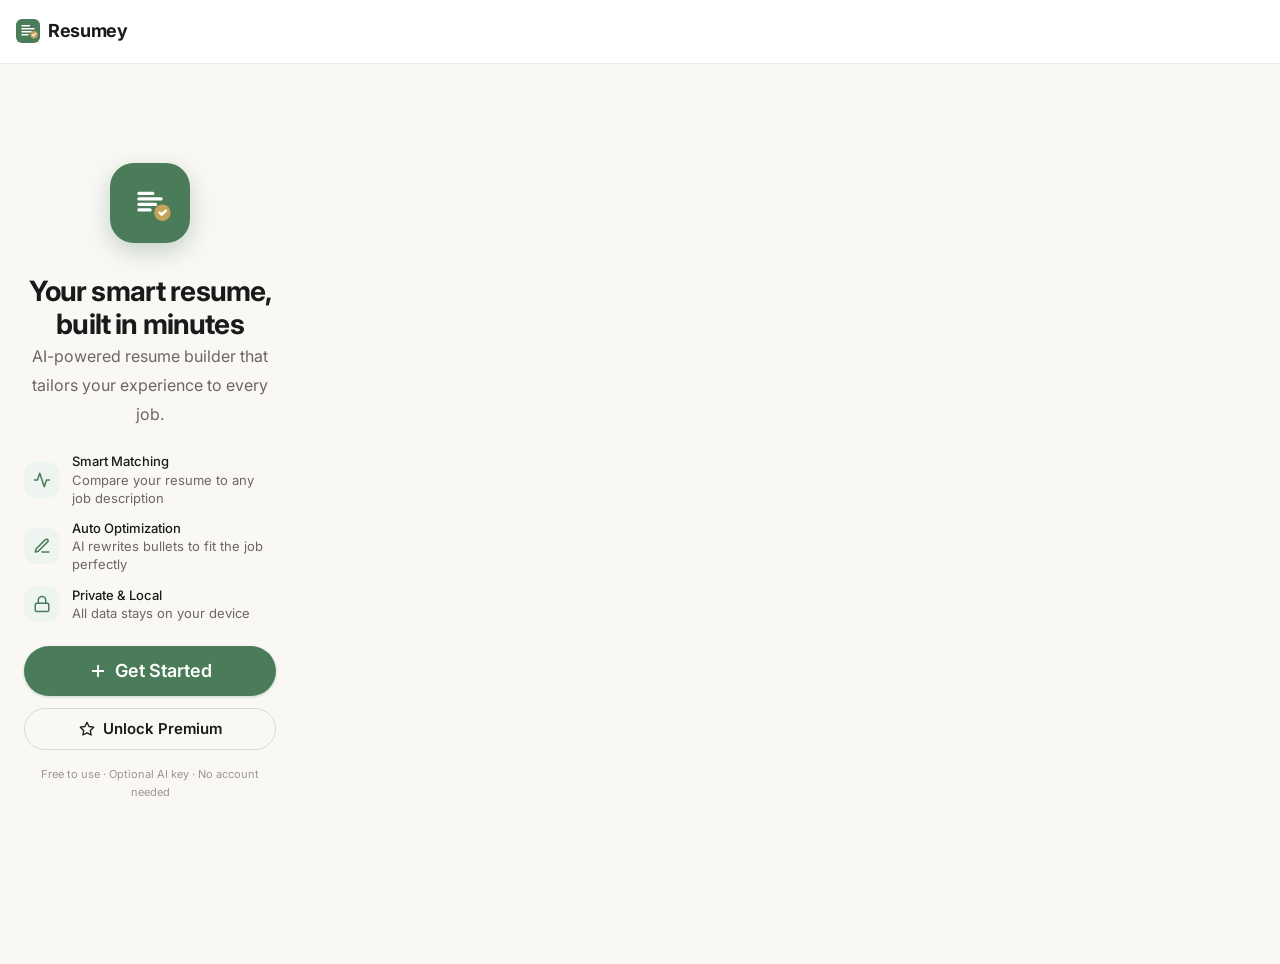
==== index.html @ 2539357b "Build Resumey PWA — complete production-grade implementation Full-featured AI-powered resume builder" ====
<!DOCTYPE html>
<html lang="en">
<head>
  <meta charset="UTF-8" />
  <meta name="viewport" content="width=device-width, initial-scale=1.0, viewport-fit=cover" />
  <meta name="theme-color" content="#4A7C59" />
  <meta name="description" content="Resumey - AI-powered resume builder and optimizer" />
  <meta name="apple-mobile-web-app-capable" content="yes" />
  <meta name="apple-mobile-web-app-status-bar-style" content="default" />
  <meta name="apple-mobile-web-app-title" content="Resumey" />
  <link rel="manifest" href="/manifest.json" />
  <link rel="apple-touch-icon" href="/assets/icons/icon-192.png" />
  <title>Resumey — Smart Resume Builder</title>

  <!-- CSS -->
  <link rel="stylesheet" href="/css/variables.css" />
  <link rel="stylesheet" href="/css/reset.css" />
  <link rel="stylesheet" href="/css/base.css" />
  <link rel="stylesheet" href="/css/layout.css" />
  <link rel="stylesheet" href="/css/components.css" />
  <link rel="stylesheet" href="/css/screens.css" />
  <link rel="stylesheet" href="/css/animations.css" />
  <link rel="stylesheet" href="/css/responsive.css" />
  <link rel="stylesheet" href="/css/print.css" media="print" />

  <!-- Inter font -->
  <link rel="preconnect" href="https://fonts.googleapis.com" />
  <link rel="preconnect" href="https://fonts.gstatic.com" crossorigin />
  <link href="https://fonts.googleapis.com/css2?family=Inter:wght@300;400;500;600;700&display=swap" rel="stylesheet" />
</head>
<body>

  <!-- App Shell -->
  <div id="app" class="app-shell">

    <!-- Top Header -->
    <header class="app-header" id="app-header" aria-label="App header">
      <div class="header-inner">
        <button class="header-back btn-icon" id="header-back" aria-label="Go back" style="display:none">
          <svg width="20" height="20" viewBox="0 0 24 24" fill="none" stroke="currentColor" stroke-width="2" stroke-linecap="round" stroke-linejoin="round"><path d="M19 12H5M12 5l-7 7 7 7"/></svg>
        </button>
        <div class="header-logo" id="header-logo">
          <svg width="24" height="24" viewBox="0 0 32 32" fill="none" xmlns="http://www.w3.org/2000/svg">
            <rect width="32" height="32" rx="8" fill="#4A7C59"/>
            <path d="M8 9h10M8 13h16M8 17h12M8 21h8" stroke="white" stroke-width="2" stroke-linecap="round"/>
            <circle cx="24" cy="21" r="5" fill="#C4A35A"/>
            <path d="M22 21l1.5 1.5L26 19" stroke="white" stroke-width="1.5" stroke-linecap="round" stroke-linejoin="round"/>
          </svg>
          <span class="header-title">Resumey</span>
        </div>
        <div class="header-screen-title" id="header-screen-title"></div>
        <div class="header-actions" id="header-actions"></div>
      </div>
    </header>

    <!-- Main Content Area -->
    <main class="app-main" id="app-main" role="main">
      <!-- Screens render here -->
      <div id="screen-container" class="screen-container"></div>
    </main>

    <!-- Bottom Navigation -->
    <nav class="bottom-nav" id="bottom-nav" aria-label="Main navigation">
      <button class="nav-item active" data-route="/resume" aria-label="Resume">
        <svg width="20" height="20" viewBox="0 0 24 24" fill="none" stroke="currentColor" stroke-width="2" stroke-linecap="round" stroke-linejoin="round"><path d="M14 2H6a2 2 0 0 0-2 2v16a2 2 0 0 0 2 2h12a2 2 0 0 0 2-2V8z"/><polyline points="14 2 14 8 20 8"/><line x1="16" y1="13" x2="8" y2="13"/><line x1="16" y1="17" x2="8" y2="17"/><polyline points="10 9 9 9 8 9"/></svg>
        <span>Resume</span>
      </button>
      <button class="nav-item" data-route="/jobs" aria-label="Jobs">
        <svg width="20" height="20" viewBox="0 0 24 24" fill="none" stroke="currentColor" stroke-width="2" stroke-linecap="round" stroke-linejoin="round"><rect x="2" y="7" width="20" height="14" rx="2" ry="2"/><path d="M16 21V5a2 2 0 0 0-2-2h-4a2 2 0 0 0-2 2v16"/></svg>
        <span>Jobs</span>
      </button>
      <button class="nav-item nav-item-center" data-route="/match" aria-label="Match">
        <div class="nav-center-icon">
          <svg width="22" height="22" viewBox="0 0 24 24" fill="none" stroke="currentColor" stroke-width="2" stroke-linecap="round" stroke-linejoin="round"><polyline points="22 12 18 12 15 21 9 3 6 12 2 12"/></svg>
        </div>
        <span>Match</span>
      </button>
      <button class="nav-item" data-route="/export" aria-label="Export">
        <svg width="20" height="20" viewBox="0 0 24 24" fill="none" stroke="currentColor" stroke-width="2" stroke-linecap="round" stroke-linejoin="round"><path d="M21 15v4a2 2 0 0 1-2 2H5a2 2 0 0 1-2-2v-4"/><polyline points="7 10 12 15 17 10"/><line x1="12" y1="15" x2="12" y2="3"/></svg>
        <span>Export</span>
      </button>
      <button class="nav-item" data-route="/settings" aria-label="Settings">
        <svg width="20" height="20" viewBox="0 0 24 24" fill="none" stroke="currentColor" stroke-width="2" stroke-linecap="round" stroke-linejoin="round"><circle cx="12" cy="12" r="3"/><path d="M19.4 15a1.65 1.65 0 0 0 .33 1.82l.06.06a2 2 0 0 1-2.83 2.83l-.06-.06a1.65 1.65 0 0 0-1.82-.33 1.65 1.65 0 0 0-1 1.51V21a2 2 0 0 1-4 0v-.09A1.65 1.65 0 0 0 9 19.4a1.65 1.65 0 0 0-1.82.33l-.06.06a2 2 0 0 1-2.83-2.83l.06-.06A1.65 1.65 0 0 0 4.68 15a1.65 1.65 0 0 0-1.51-1H3a2 2 0 0 1 0-4h.09A1.65 1.65 0 0 0 4.6 9a1.65 1.65 0 0 0-.33-1.82l-.06-.06a2 2 0 0 1 2.83-2.83l.06.06A1.65 1.65 0 0 0 9 4.68a1.65 1.65 0 0 0 1-1.51V3a2 2 0 0 1 4 0v.09a1.65 1.65 0 0 0 1 1.51 1.65 1.65 0 0 0 1.82-.33l.06-.06a2 2 0 0 1 2.83 2.83l-.06.06A1.65 1.65 0 0 0 19.4 9a1.65 1.65 0 0 0 1.51 1H21a2 2 0 0 1 0 4h-.09a1.65 1.65 0 0 0-1.51 1z"/></svg>
        <span>Settings</span>
      </button>
    </nav>

  </div>

  <!-- Toast Container -->
  <div id="toast-container" class="toast-container" aria-live="polite" aria-atomic="false"></div>

  <!-- Modal Container -->
  <div id="modal-container" class="modal-container" role="dialog" aria-modal="true" aria-hidden="true"></div>
  <div id="modal-overlay" class="modal-overlay" aria-hidden="true"></div>

  <!-- App Entry Point -->
  <script type="module" src="/js/app.js"></script>
</body>
</html>
---- css/variables.css ----
/* Resumey Design Tokens */
:root {
  /* Colors */
  --color-bg: #FAF8F5;
  --color-bg-secondary: #F3F0EB;
  --color-surface: #FFFFFF;
  --color-surface-hover: #F9F7F4;
  --color-border: rgba(0, 0, 0, 0.07);
  --color-border-medium: rgba(0, 0, 0, 0.12);

  --color-primary: #4A7C59;
  --color-primary-light: #5E9B6E;
  --color-primary-dark: #3A6347;
  --color-primary-bg: #EEF5F1;
  --color-primary-bg-hover: #E3EFE8;

  --color-gold: #C4A35A;
  --color-gold-light: #D4B76E;
  --color-gold-dark: #A8893F;
  --color-gold-bg: #FBF6EC;

  --color-text: #1A1A1A;
  --color-text-secondary: #6B6860;
  --color-text-tertiary: #9B9890;
  --color-text-inverse: #FFFFFF;
  --color-text-on-primary: #FFFFFF;

  --color-success: #3D8B5F;
  --color-success-bg: #EBF5F0;
  --color-warning: #B8860B;
  --color-warning-bg: #FEF8E8;
  --color-error: #C0392B;
  --color-error-bg: #FDF2F0;
  --color-info: #2980B9;
  --color-info-bg: #EAF4FB;

  /* Shadows */
  --shadow-xs: 0 1px 3px rgba(0, 0, 0, 0.05);
  --shadow-sm: 0 2px 8px rgba(0, 0, 0, 0.06);
  --shadow-md: 0 4px 16px rgba(0, 0, 0, 0.08);
  --shadow-lg: 0 8px 32px rgba(0, 0, 0, 0.10);
  --shadow-xl: 0 16px 48px rgba(0, 0, 0, 0.14);

  /* Border Radius */
  --radius-xs: 4px;
  --radius-sm: 8px;
  --radius-md: 12px;
  --radius-lg: 16px;
  --radius-xl: 20px;
  --radius-2xl: 24px;
  --radius-full: 9999px;

  /* Spacing scale (4px base) */
  --space-1: 4px;
  --space-2: 8px;
  --space-3: 12px;
  --space-4: 16px;
  --space-5: 20px;
  --space-6: 24px;
  --space-8: 32px;
  --space-10: 40px;
  --space-12: 48px;
  --space-16: 64px;
  --space-20: 80px;

  /* Typography */
  --font-family: 'Inter', -apple-system, BlinkMacSystemFont, 'Segoe UI', sans-serif;
  --font-mono: 'Menlo', 'Consolas', monospace;

  --text-xs: 11px;
  --text-sm: 13px;
  --text-base: 15px;
  --text-md: 16px;
  --text-lg: 18px;
  --text-xl: 20px;
  --text-2xl: 24px;
  --text-3xl: 28px;
  --text-4xl: 36px;

  --font-light: 300;
  --font-regular: 400;
  --font-medium: 500;
  --font-semibold: 600;
  --font-bold: 700;

  --leading-tight: 1.2;
  --leading-snug: 1.4;
  --leading-normal: 1.6;
  --leading-relaxed: 1.8;

  /* Animation */
  --duration-fast: 120ms;
  --duration-normal: 200ms;
  --duration-slow: 320ms;
  --duration-enter: 280ms;
  --ease-out: cubic-bezier(0.16, 1, 0.3, 1);
  --ease-in-out: cubic-bezier(0.4, 0, 0.2, 1);
  --ease-bounce: cubic-bezier(0.34, 1.56, 0.64, 1);

  /* Layout */
  --header-height: 60px;
  --bottom-nav-height: 68px;
  --max-content-width: 680px;
  --sidebar-width: 280px;
}

/* Dark mode override */
@media (prefers-color-scheme: dark) {
  :root {
    --color-bg: #18171A;
    --color-bg-secondary: #211F24;
    --color-surface: #2A2830;
    --color-surface-hover: #322F3A;
    --color-border: rgba(255, 255, 255, 0.08);
    --color-border-medium: rgba(255, 255, 255, 0.14);
    --color-text: #F0EDE8;
    --color-text-secondary: #A89F96;
    --color-text-tertiary: #706860;
    --color-primary-bg: #1E2E23;
    --color-primary-bg-hover: #253529;
    --color-gold-bg: #2A2416;
    --shadow-sm: 0 2px 8px rgba(0, 0, 0, 0.2);
    --shadow-md: 0 4px 16px rgba(0, 0, 0, 0.3);
    --shadow-lg: 0 8px 32px rgba(0, 0, 0, 0.4);
  }
}
---- css/base.css ----
/* Base Typography & Body Styles */

body {
  font-family: var(--font-family);
  font-size: var(--text-base);
  font-weight: var(--font-regular);
  color: var(--color-text);
  background-color: var(--color-bg);
  line-height: var(--leading-normal);
}

/* Headings */
h1, h2, h3, h4, h5, h6 {
  font-family: var(--font-family);
  font-weight: var(--font-semibold);
  color: var(--color-text);
  line-height: var(--leading-tight);
}

h1 { font-size: var(--text-3xl); letter-spacing: -0.02em; }
h2 { font-size: var(--text-2xl); letter-spacing: -0.01em; }
h3 { font-size: var(--text-xl); }
h4 { font-size: var(--text-lg); }
h5 { font-size: var(--text-md); }
h6 { font-size: var(--text-base); }

/* Text utilities */
.text-xs   { font-size: var(--text-xs); }
.text-sm   { font-size: var(--text-sm); }
.text-base { font-size: var(--text-base); }
.text-md   { font-size: var(--text-md); }
.text-lg   { font-size: var(--text-lg); }
.text-xl   { font-size: var(--text-xl); }
.text-2xl  { font-size: var(--text-2xl); }
.text-3xl  { font-size: var(--text-3xl); }

.font-light    { font-weight: var(--font-light); }
.font-regular  { font-weight: var(--font-regular); }
.font-medium   { font-weight: var(--font-medium); }
.font-semibold { font-weight: var(--font-semibold); }
.font-bold     { font-weight: var(--font-bold); }

.text-primary   { color: var(--color-primary); }
.text-secondary { color: var(--color-text-secondary); }
.text-tertiary  { color: var(--color-text-tertiary); }
.text-gold      { color: var(--color-gold); }
.text-success   { color: var(--color-success); }
.text-warning   { color: var(--color-warning); }
.text-error     { color: var(--color-error); }
.text-inverse   { color: var(--color-text-inverse); }

.text-left   { text-align: left; }
.text-center { text-align: center; }
.text-right  { text-align: right; }

.leading-tight   { line-height: var(--leading-tight); }
.leading-snug    { line-height: var(--leading-snug); }
.leading-normal  { line-height: var(--leading-normal); }
.leading-relaxed { line-height: var(--leading-relaxed); }

.truncate {
  overflow: hidden;
  text-overflow: ellipsis;
  white-space: nowrap;
}

.line-clamp-2 {
  display: -webkit-box;
  -webkit-line-clamp: 2;
  -webkit-box-orient: vertical;
  overflow: hidden;
}

.line-clamp-3 {
  display: -webkit-box;
  -webkit-line-clamp: 3;
  -webkit-box-orient: vertical;
  overflow: hidden;
}

/* Links */
a.link {
  color: var(--color-primary);
  font-weight: var(--font-medium);
  transition: color var(--duration-fast) var(--ease-out);
}
a.link:hover { color: var(--color-primary-dark); }

/* Divider */
.divider {
  height: 1px;
  background: var(--color-border);
  margin: var(--space-4) 0;
}

/* Spacing utilities */
.mt-1 { margin-top: var(--space-1); }
.mt-2 { margin-top: var(--space-2); }
.mt-3 { margin-top: var(--space-3); }
.mt-4 { margin-top: var(--space-4); }
.mt-6 { margin-top: var(--space-6); }
.mt-8 { margin-top: var(--space-8); }
.mb-1 { margin-bottom: var(--space-1); }
.mb-2 { margin-bottom: var(--space-2); }
.mb-3 { margin-bottom: var(--space-3); }
.mb-4 { margin-bottom: var(--space-4); }
.mb-6 { margin-bottom: var(--space-6); }
.mb-8 { margin-bottom: var(--space-8); }

.p-4 { padding: var(--space-4); }
.p-6 { padding: var(--space-6); }
.px-4 { padding-left: var(--space-4); padding-right: var(--space-4); }
.py-2 { padding-top: var(--space-2); padding-bottom: var(--space-2); }
.py-4 { padding-top: var(--space-4); padding-bottom: var(--space-4); }

/* Display */
.flex { display: flex; }
.flex-col { flex-direction: column; }
.items-center { align-items: center; }
.items-start { align-items: flex-start; }
.justify-between { justify-content: space-between; }
.justify-center { justify-content: center; }
.gap-2 { gap: var(--space-2); }
.gap-3 { gap: var(--space-3); }
.gap-4 { gap: var(--space-4); }
.flex-1 { flex: 1; }
.flex-wrap { flex-wrap: wrap; }

.hidden { display: none !important; }
.invisible { visibility: hidden; }
.block { display: block; }
.inline-flex { display: inline-flex; }
.grid { display: grid; }

/* Width */
.w-full { width: 100%; }

/* Overflow */
.overflow-hidden { overflow: hidden; }
.overflow-auto { overflow: auto; }
---- css/layout.css ----
/* App Shell Layout */

.app-shell {
  display: flex;
  flex-direction: column;
  min-height: 100dvh;
  background: var(--color-bg);
  position: relative;
  overflow-x: hidden;
}

/* Header */
.app-header {
  position: fixed;
  top: 0;
  left: 0;
  right: 0;
  height: var(--header-height);
  background: var(--color-surface);
  border-bottom: 1px solid var(--color-border);
  z-index: 100;
  transition: box-shadow var(--duration-normal) var(--ease-out);
  safe-area-inset-top: env(safe-area-inset-top);
}

.app-header.scrolled {
  box-shadow: var(--shadow-sm);
}

.header-inner {
  display: flex;
  align-items: center;
  gap: var(--space-3);
  height: 100%;
  padding: 0 var(--space-4);
  max-width: 100%;
}

.header-logo {
  display: flex;
  align-items: center;
  gap: var(--space-2);
  font-weight: var(--font-bold);
  font-size: var(--text-lg);
  color: var(--color-text);
  letter-spacing: -0.02em;
  flex-shrink: 0;
}

.header-screen-title {
  font-size: var(--text-base);
  font-weight: var(--font-semibold);
  color: var(--color-text);
  flex: 1;
  text-align: center;
  display: none;
}

.header-screen-title.visible {
  display: block;
}

.header-actions {
  display: flex;
  align-items: center;
  gap: var(--space-2);
  margin-left: auto;
}

.header-back {
  display: flex;
  align-items: center;
  justify-content: center;
  width: 36px;
  height: 36px;
  border-radius: var(--radius-full);
  color: var(--color-text);
  transition: background var(--duration-fast) var(--ease-out);
  flex-shrink: 0;
}

.header-back:hover {
  background: var(--color-bg-secondary);
}

/* Main Content */
.app-main {
  flex: 1;
  padding-top: var(--header-height);
  padding-bottom: var(--bottom-nav-height);
  min-height: 100dvh;
  overflow-y: auto;
}

.screen-container {
  width: 100%;
  min-height: calc(100dvh - var(--header-height) - var(--bottom-nav-height));
  animation: screenIn var(--duration-enter) var(--ease-out);
}

/* Bottom Navigation */
.bottom-nav {
  position: fixed;
  bottom: 0;
  left: 0;
  right: 0;
  height: var(--bottom-nav-height);
  background: var(--color-surface);
  border-top: 1px solid var(--color-border);
  display: flex;
  align-items: center;
  z-index: 100;
  padding-bottom: env(safe-area-inset-bottom);
}

.nav-item {
  flex: 1;
  display: flex;
  flex-direction: column;
  align-items: center;
  justify-content: center;
  gap: 3px;
  padding: var(--space-1) var(--space-2);
  color: var(--color-text-tertiary);
  font-size: var(--text-xs);
  font-weight: var(--font-medium);
  transition: color var(--duration-fast) var(--ease-out);
  position: relative;
  height: 100%;
}

.nav-item svg {
  transition: transform var(--duration-fast) var(--ease-bounce);
}

.nav-item:hover {
  color: var(--color-text-secondary);
}

.nav-item.active {
  color: var(--color-primary);
}

.nav-item.active svg {
  transform: scale(1.1);
}

/* Center nav button (special) */
.nav-item-center {
  position: relative;
}

.nav-center-icon {
  width: 48px;
  height: 48px;
  background: var(--color-primary);
  border-radius: var(--radius-full);
  display: flex;
  align-items: center;
  justify-content: center;
  color: white;
  box-shadow: var(--shadow-md);
  margin-top: -16px;
  transition: transform var(--duration-fast) var(--ease-bounce), background var(--duration-fast);
}

.nav-item-center:hover .nav-center-icon,
.nav-item-center.active .nav-center-icon {
  background: var(--color-primary-dark);
  transform: scale(1.05);
}

.nav-item-center span {
  color: var(--color-text-tertiary);
}

.nav-item-center.active span {
  color: var(--color-primary);
}

/* Content padding / page shell */
.page {
  padding: var(--space-4);
  max-width: var(--max-content-width);
  margin: 0 auto;
}

.page-header {
  padding: var(--space-6) var(--space-4) var(--space-4);
  max-width: var(--max-content-width);
  margin: 0 auto;
}

.page-title {
  font-size: var(--text-2xl);
  font-weight: var(--font-bold);
  color: var(--color-text);
  letter-spacing: -0.02em;
}

.page-subtitle {
  font-size: var(--text-sm);
  color: var(--color-text-secondary);
  margin-top: var(--space-1);
  line-height: var(--leading-snug);
}

/* Section */
.section {
  margin-bottom: var(--space-6);
}

.section-header {
  display: flex;
  align-items: center;
  justify-content: space-between;
  margin-bottom: var(--space-3);
  padding: 0 var(--space-4);
}

.section-title {
  font-size: var(--text-sm);
  font-weight: var(--font-semibold);
  color: var(--color-text-secondary);
  text-transform: uppercase;
  letter-spacing: 0.06em;
}

/* Scrollable region */
.scroll-region {
  overflow-y: auto;
  -webkit-overflow-scrolling: touch;
}

/* Hide nav and header on certain screens */
.hide-nav .bottom-nav { display: none; }
.hide-header .app-header { display: none; }
.hide-nav .app-main { padding-bottom: 0; }
.hide-header .app-main { padding-top: 0; }

/* Full-bleed screens */
.screen-fullbleed {
  min-height: calc(100dvh - var(--header-height) - var(--bottom-nav-height));
}
---- css/components.css ----
/* ============================
   Buttons
   ============================ */

.btn {
  display: inline-flex;
  align-items: center;
  justify-content: center;
  gap: var(--space-2);
  padding: var(--space-3) var(--space-5);
  font-size: var(--text-base);
  font-weight: var(--font-semibold);
  border-radius: var(--radius-full);
  transition:
    background var(--duration-fast) var(--ease-out),
    transform var(--duration-fast) var(--ease-bounce),
    box-shadow var(--duration-fast) var(--ease-out),
    opacity var(--duration-fast);
  white-space: nowrap;
  cursor: pointer;
  border: none;
  outline: none;
  text-decoration: none;
  position: relative;
  overflow: hidden;
  user-select: none;
  -webkit-tap-highlight-color: transparent;
  line-height: 1;
}

.btn:active { transform: scale(0.97); }
.btn:disabled, .btn[aria-disabled="true"] {
  opacity: 0.45;
  cursor: not-allowed;
  pointer-events: none;
}

.btn-primary {
  background: var(--color-primary);
  color: var(--color-text-inverse);
  box-shadow: 0 1px 3px rgba(74, 124, 89, 0.3);
}
.btn-primary:hover { background: var(--color-primary-light); box-shadow: 0 2px 8px rgba(74, 124, 89, 0.35); }
.btn-primary:active { background: var(--color-primary-dark); }

.btn-secondary {
  background: var(--color-bg-secondary);
  color: var(--color-text);
}
.btn-secondary:hover { background: var(--color-border-medium); }

.btn-outline {
  background: transparent;
  border: 1.5px solid var(--color-border-medium);
  color: var(--color-text);
}
.btn-outline:hover { background: var(--color-bg-secondary); border-color: var(--color-text-tertiary); }

.btn-ghost {
  background: transparent;
  color: var(--color-primary);
  padding: var(--space-2) var(--space-3);
}
.btn-ghost:hover { background: var(--color-primary-bg); }

.btn-danger {
  background: var(--color-error);
  color: white;
}
.btn-danger:hover { opacity: 0.88; }

.btn-gold {
  background: var(--color-gold);
  color: white;
  box-shadow: 0 1px 3px rgba(196, 163, 90, 0.3);
}
.btn-gold:hover { background: var(--color-gold-light); }

.btn-sm {
  padding: var(--space-2) var(--space-4);
  font-size: var(--text-sm);
}

.btn-lg {
  padding: var(--space-4) var(--space-8);
  font-size: var(--text-lg);
}

.btn-block {
  display: flex;
  width: 100%;
}

.btn-icon {
  width: 40px;
  height: 40px;
  padding: 0;
  border-radius: var(--radius-full);
  background: transparent;
  color: var(--color-text-secondary);
  display: inline-flex;
  align-items: center;
  justify-content: center;
  transition: background var(--duration-fast), color var(--duration-fast), transform var(--duration-fast) var(--ease-bounce);
}
.btn-icon:hover { background: var(--color-bg-secondary); color: var(--color-text); }
.btn-icon:active { transform: scale(0.93); }

.btn-loading {
  pointer-events: none;
}
.btn-loading::after {
  content: '';
  width: 16px;
  height: 16px;
  border: 2px solid rgba(255,255,255,0.4);
  border-top-color: white;
  border-radius: 50%;
  animation: spin 0.6s linear infinite;
  margin-left: var(--space-2);
}

/* ============================
   Cards
   ============================ */

.card {
  background: var(--color-surface);
  border-radius: var(--radius-lg);
  box-shadow: var(--shadow-sm);
  border: 1px solid var(--color-border);
  overflow: hidden;
  transition: box-shadow var(--duration-normal) var(--ease-out), transform var(--duration-normal) var(--ease-out);
}

.card:hover { box-shadow: var(--shadow-md); }

.card-interactive {
  cursor: pointer;
}
.card-interactive:hover { transform: translateY(-1px); }
.card-interactive:active { transform: translateY(0) scale(0.99); }

.card-body {
  padding: var(--space-5);
}

.card-header {
  padding: var(--space-4) var(--space-5);
  border-bottom: 1px solid var(--color-border);
  display: flex;
  align-items: center;
  justify-content: space-between;
  gap: var(--space-3);
}

.card-footer {
  padding: var(--space-3) var(--space-5);
  border-top: 1px solid var(--color-border);
  background: var(--color-bg-secondary);
  display: flex;
  align-items: center;
  gap: var(--space-3);
}

.card-title {
  font-size: var(--text-md);
  font-weight: var(--font-semibold);
  color: var(--color-text);
  line-height: var(--leading-tight);
}

.card-subtitle {
  font-size: var(--text-sm);
  color: var(--color-text-secondary);
  margin-top: 2px;
}

/* ============================
   Form Inputs
   ============================ */

.form-group {
  display: flex;
  flex-direction: column;
  gap: var(--space-2);
  margin-bottom: var(--space-4);
}

.form-label {
  font-size: var(--text-sm);
  font-weight: var(--font-medium);
  color: var(--color-text);
}

.form-label.required::after {
  content: ' *';
  color: var(--color-error);
}

.form-input,
.form-textarea,
.form-select {
  width: 100%;
  padding: var(--space-3) var(--space-4);
  font-size: var(--text-base);
  font-family: var(--font-family);
  color: var(--color-text);
  background: var(--color-surface);
  border: 1.5px solid var(--color-border-medium);
  border-radius: var(--radius-md);
  outline: none;
  transition: border-color var(--duration-fast), box-shadow var(--duration-fast);
  -webkit-appearance: none;
  appearance: none;
}

.form-input:focus,
.form-textarea:focus,
.form-select:focus {
  border-color: var(--color-primary);
  box-shadow: 0 0 0 3px var(--color-primary-bg);
}

.form-input::placeholder,
.form-textarea::placeholder {
  color: var(--color-text-tertiary);
}

.form-input.error,
.form-textarea.error {
  border-color: var(--color-error);
  box-shadow: 0 0 0 3px var(--color-error-bg);
}

.form-textarea {
  resize: vertical;
  min-height: 100px;
  line-height: var(--leading-relaxed);
}

.form-hint {
  font-size: var(--text-xs);
  color: var(--color-text-tertiary);
}

.form-error {
  font-size: var(--text-xs);
  color: var(--color-error);
}

/* Input with icon */
.input-wrapper {
  position: relative;
}

.input-icon {
  position: absolute;
  left: var(--space-3);
  top: 50%;
  transform: translateY(-50%);
  color: var(--color-text-tertiary);
  pointer-events: none;
  display: flex;
  align-items: center;
}

.input-icon ~ .form-input {
  padding-left: calc(var(--space-3) + 20px + var(--space-2));
}

.input-suffix {
  position: absolute;
  right: var(--space-3);
  top: 50%;
  transform: translateY(-50%);
}

/* ============================
   Tags / Chips
   ============================ */

.tag {
  display: inline-flex;
  align-items: center;
  gap: var(--space-1);
  padding: var(--space-1) var(--space-3);
  font-size: var(--text-xs);
  font-weight: var(--font-medium);
  border-radius: var(--radius-full);
  line-height: 1.5;
  border: 1px solid transparent;
  white-space: nowrap;
}

.tag-primary { background: var(--color-primary-bg); color: var(--color-primary); border-color: rgba(74,124,89,0.2); }
.tag-gold { background: var(--color-gold-bg); color: var(--color-gold-dark); border-color: rgba(196,163,90,0.25); }
.tag-neutral { background: var(--color-bg-secondary); color: var(--color-text-secondary); border-color: var(--color-border); }
.tag-success { background: var(--color-success-bg); color: var(--color-success); }
.tag-warning { background: var(--color-warning-bg); color: var(--color-warning); }
.tag-error { background: var(--color-error-bg); color: var(--color-error); }
.tag-missing { background: var(--color-error-bg); color: var(--color-error); border-style: dashed; }

.tag-removable .tag-remove {
  background: none;
  border: none;
  cursor: pointer;
  color: inherit;
  opacity: 0.6;
  padding: 0;
  display: inline-flex;
  align-items: center;
  line-height: 1;
  transition: opacity var(--duration-fast);
}
.tag-removable .tag-remove:hover { opacity: 1; }

/* ============================
   Badge
   ============================ */

.badge {
  display: inline-flex;
  align-items: center;
  justify-content: center;
  padding: 2px var(--space-2);
  font-size: var(--text-xs);
  font-weight: var(--font-bold);
  border-radius: var(--radius-full);
  line-height: 1.5;
}

.badge-primary { background: var(--color-primary); color: white; }
.badge-gold { background: var(--color-gold); color: white; }
.badge-success { background: var(--color-success); color: white; }
.badge-warning { background: var(--color-warning-bg); color: var(--color-warning); }
.badge-error { background: var(--color-error); color: white; }
.badge-neutral { background: var(--color-bg-secondary); color: var(--color-text-secondary); }

/* ============================
   Modal
   ============================ */

.modal-overlay {
  position: fixed;
  inset: 0;
  background: rgba(0,0,0,0.4);
  z-index: 200;
  opacity: 0;
  pointer-events: none;
  transition: opacity var(--duration-normal) var(--ease-out);
  backdrop-filter: blur(2px);
}

.modal-overlay.active {
  opacity: 1;
  pointer-events: auto;
}

.modal-container {
  position: fixed;
  inset: 0;
  z-index: 201;
  display: flex;
  align-items: flex-end;
  justify-content: center;
  pointer-events: none;
  padding: var(--space-4);
}

.modal-container.active {
  pointer-events: auto;
}

.modal {
  background: var(--color-surface);
  border-radius: var(--radius-2xl) var(--radius-2xl) var(--radius-lg) var(--radius-lg);
  width: 100%;
  max-width: 480px;
  max-height: 90dvh;
  overflow-y: auto;
  box-shadow: var(--shadow-xl);
  transform: translateY(100%);
  opacity: 0;
  transition:
    transform var(--duration-enter) var(--ease-out),
    opacity var(--duration-enter) var(--ease-out);
}

.modal.open {
  transform: translateY(0);
  opacity: 1;
}

.modal-handle {
  width: 40px;
  height: 4px;
  background: var(--color-border-medium);
  border-radius: var(--radius-full);
  margin: var(--space-3) auto var(--space-2);
}

.modal-header {
  display: flex;
  align-items: center;
  justify-content: space-between;
  padding: var(--space-4) var(--space-5) var(--space-3);
}

.modal-title {
  font-size: var(--text-lg);
  font-weight: var(--font-bold);
  color: var(--color-text);
  letter-spacing: -0.01em;
}

.modal-body {
  padding: var(--space-2) var(--space-5) var(--space-5);
}

.modal-footer {
  padding: var(--space-3) var(--space-5) var(--space-5);
  display: flex;
  gap: var(--space-3);
}

.modal-footer.safe-bottom {
  padding-bottom: max(var(--space-5), env(safe-area-inset-bottom));
}

/* ============================
   Toast Notifications
   ============================ */

.toast-container {
  position: fixed;
  top: calc(var(--header-height) + var(--space-3));
  left: 50%;
  transform: translateX(-50%);
  z-index: 300;
  display: flex;
  flex-direction: column;
  gap: var(--space-2);
  pointer-events: none;
  width: calc(100% - var(--space-8));
  max-width: 420px;
}

.toast {
  display: flex;
  align-items: center;
  gap: var(--space-3);
  padding: var(--space-3) var(--space-4);
  background: var(--color-surface);
  border-radius: var(--radius-lg);
  box-shadow: var(--shadow-lg);
  border: 1px solid var(--color-border);
  pointer-events: auto;
  animation: toastIn var(--duration-enter) var(--ease-out) forwards;
  font-size: var(--text-sm);
  font-weight: var(--font-medium);
}

.toast.toast-exit {
  animation: toastOut var(--duration-normal) var(--ease-out) forwards;
}

.toast-icon {
  flex-shrink: 0;
  width: 20px;
  height: 20px;
  display: flex;
  align-items: center;
  justify-content: center;
}

.toast-text { flex: 1; color: var(--color-text); }

.toast-success .toast-icon { color: var(--color-success); }
.toast-error .toast-icon { color: var(--color-error); }
.toast-warning .toast-icon { color: var(--color-warning); }
.toast-info .toast-icon { color: var(--color-info); }

/* ============================
   Progress Bar
   ============================ */

.progress-bar-container {
  width: 100%;
  height: 6px;
  background: var(--color-bg-secondary);
  border-radius: var(--radius-full);
  overflow: hidden;
}

.progress-bar-fill {
  height: 100%;
  border-radius: var(--radius-full);
  background: var(--color-primary);
  transition: width var(--duration-slow) var(--ease-out);
  transform-origin: left;
}

.progress-bar-fill.gold { background: var(--color-gold); }
.progress-bar-fill.success { background: var(--color-success); }
.progress-bar-fill.warning { background: var(--color-warning); }
.progress-bar-fill.error { background: var(--color-error); }

/* Step progress */
.step-progress {
  display: flex;
  gap: var(--space-2);
  align-items: center;
}

.step-dot {
  width: 8px;
  height: 8px;
  border-radius: 50%;
  background: var(--color-border-medium);
  transition: background var(--duration-normal), transform var(--duration-normal) var(--ease-bounce);
}

.step-dot.active {
  background: var(--color-primary);
  transform: scale(1.3);
}

.step-dot.completed {
  background: var(--color-primary);
}

/* ============================
   Toggle Switch
   ============================ */

.toggle {
  position: relative;
  width: 44px;
  height: 24px;
  display: inline-flex;
  align-items: center;
  flex-shrink: 0;
}

.toggle input {
  opacity: 0;
  width: 0;
  height: 0;
  position: absolute;
}

.toggle-slider {
  position: absolute;
  inset: 0;
  background: var(--color-border-medium);
  border-radius: var(--radius-full);
  cursor: pointer;
  transition: background var(--duration-fast);
}

.toggle-slider::before {
  content: '';
  position: absolute;
  width: 18px;
  height: 18px;
  left: 3px;
  top: 3px;
  background: white;
  border-radius: 50%;
  transition: transform var(--duration-fast) var(--ease-bounce);
  box-shadow: var(--shadow-xs);
}

.toggle input:checked + .toggle-slider {
  background: var(--color-primary);
}

.toggle input:checked + .toggle-slider::before {
  transform: translateX(20px);
}

/* ============================
   Dropdown / Select
   ============================ */

.dropdown {
  position: relative;
  display: inline-block;
}

.dropdown-menu {
  position: absolute;
  top: calc(100% + var(--space-1));
  left: 0;
  min-width: 180px;
  background: var(--color-surface);
  border: 1px solid var(--color-border);
  border-radius: var(--radius-md);
  box-shadow: var(--shadow-lg);
  z-index: 50;
  overflow: hidden;
  animation: fadeIn var(--duration-normal) var(--ease-out);
}

.dropdown-item {
  display: flex;
  align-items: center;
  gap: var(--space-3);
  padding: var(--space-3) var(--space-4);
  font-size: var(--text-sm);
  color: var(--color-text);
  cursor: pointer;
  transition: background var(--duration-fast);
}

.dropdown-item:hover { background: var(--color-bg-secondary); }
.dropdown-item.active { color: var(--color-primary); font-weight: var(--font-medium); }
.dropdown-item.danger { color: var(--color-error); }
.dropdown-divider { height: 1px; background: var(--color-border); margin: var(--space-1) 0; }

/* ============================
   File Upload Zone
   ============================ */

.file-upload-zone {
  display: flex;
  flex-direction: column;
  align-items: center;
  justify-content: center;
  gap: var(--space-3);
  padding: var(--space-8) var(--space-5);
  border: 2px dashed var(--color-border-medium);
  border-radius: var(--radius-xl);
  background: var(--color-bg-secondary);
  cursor: pointer;
  transition: border-color var(--duration-fast), background var(--duration-fast);
  text-align: center;
}

.file-upload-zone:hover,
.file-upload-zone.dragover {
  border-color: var(--color-primary);
  background: var(--color-primary-bg);
}

.file-upload-icon {
  width: 48px;
  height: 48px;
  background: var(--color-surface);
  border-radius: var(--radius-lg);
  display: flex;
  align-items: center;
  justify-content: center;
  color: var(--color-primary);
  box-shadow: var(--shadow-sm);
}

.file-upload-title {
  font-size: var(--text-base);
  font-weight: var(--font-semibold);
  color: var(--color-text);
}

.file-upload-hint {
  font-size: var(--text-sm);
  color: var(--color-text-tertiary);
}

/* ============================
   Loading Skeleton
   ============================ */

.skeleton {
  background: linear-gradient(90deg, var(--color-bg-secondary) 25%, var(--color-surface-hover) 50%, var(--color-bg-secondary) 75%);
  background-size: 200% 100%;
  animation: shimmer 1.5s infinite;
  border-radius: var(--radius-sm);
}

.skeleton-text {
  height: 14px;
  margin-bottom: var(--space-2);
}

.skeleton-text.w-3-4 { width: 75%; }
.skeleton-text.w-1-2 { width: 50%; }
.skeleton-text.w-1-4 { width: 25%; }
.skeleton-circle { border-radius: 50%; }

/* ============================
   Empty State
   ============================ */

.empty-state {
  display: flex;
  flex-direction: column;
  align-items: center;
  justify-content: center;
  gap: var(--space-4);
  padding: var(--space-12) var(--space-8);
  text-align: center;
}

.empty-state-icon {
  width: 72px;
  height: 72px;
  background: var(--color-bg-secondary);
  border-radius: var(--radius-xl);
  display: flex;
  align-items: center;
  justify-content: center;
  color: var(--color-text-tertiary);
}

.empty-state-title {
  font-size: var(--text-lg);
  font-weight: var(--font-semibold);
  color: var(--color-text);
}

.empty-state-description {
  font-size: var(--text-sm);
  color: var(--color-text-secondary);
  line-height: var(--leading-relaxed);
  max-width: 260px;
}

/* ============================
   List Items
   ============================ */

.list-item {
  display: flex;
  align-items: center;
  gap: var(--space-4);
  padding: var(--space-4) var(--space-5);
  border-bottom: 1px solid var(--color-border);
  cursor: pointer;
  transition: background var(--duration-fast);
  background: var(--color-surface);
}

.list-item:last-child { border-bottom: none; }
.list-item:hover { background: var(--color-surface-hover); }
.list-item:active { background: var(--color-bg-secondary); }

.list-item-icon {
  width: 44px;
  height: 44px;
  border-radius: var(--radius-md);
  background: var(--color-bg-secondary);
  display: flex;
  align-items: center;
  justify-content: center;
  color: var(--color-text-secondary);
  flex-shrink: 0;
}

.list-item-content {
  flex: 1;
  min-width: 0;
}

.list-item-title {
  font-size: var(--text-base);
  font-weight: var(--font-semibold);
  color: var(--color-text);
  line-height: var(--leading-tight);
}

.list-item-subtitle {
  font-size: var(--text-sm);
  color: var(--color-text-secondary);
  margin-top: 2px;
}

.list-item-action {
  flex-shrink: 0;
  color: var(--color-text-tertiary);
}

/* ============================
   Score Ring (SVG circle)
   ============================ */

.score-ring-wrapper {
  position: relative;
  display: inline-flex;
  align-items: center;
  justify-content: center;
}

.score-ring-label {
  position: absolute;
  text-align: center;
  pointer-events: none;
}

.score-ring-value {
  font-size: var(--text-2xl);
  font-weight: var(--font-bold);
  color: var(--color-text);
  line-height: 1;
}

.score-ring-unit {
  font-size: var(--text-xs);
  color: var(--color-text-secondary);
  font-weight: var(--font-medium);
}

/* ============================
   Diff Viewer
   ============================ */

.diff-viewer {
  border-radius: var(--radius-lg);
  overflow: hidden;
  border: 1px solid var(--color-border);
  font-size: var(--text-sm);
  line-height: var(--leading-relaxed);
}

.diff-before {
  padding: var(--space-4);
  background: #FFF8F7;
  border-bottom: 1px solid var(--color-border);
}

.diff-after {
  padding: var(--space-4);
  background: #F7FBF8;
}

.diff-label {
  font-size: var(--text-xs);
  font-weight: var(--font-bold);
  text-transform: uppercase;
  letter-spacing: 0.06em;
  margin-bottom: var(--space-2);
}

.diff-before .diff-label { color: var(--color-error); }
.diff-after .diff-label { color: var(--color-success); }

.diff-text { color: var(--color-text); }

/* ============================
   Misc UI
   ============================ */

.chip-group {
  display: flex;
  flex-wrap: wrap;
  gap: var(--space-2);
}

.info-row {
  display: flex;
  align-items: center;
  justify-content: space-between;
  padding: var(--space-3) 0;
  border-bottom: 1px solid var(--color-border);
  font-size: var(--text-sm);
}

.info-row:last-child { border-bottom: none; }

.info-row-label { color: var(--color-text-secondary); }
.info-row-value { font-weight: var(--font-medium); color: var(--color-text); }

/* Inline action row */
.action-row {
  display: flex;
  align-items: center;
  gap: var(--space-3);
  padding: var(--space-4);
}

/* Premium banner */
.premium-banner {
  background: linear-gradient(135deg, var(--color-gold-bg), #FFF9EE);
  border: 1px solid rgba(196, 163, 90, 0.25);
  border-radius: var(--radius-lg);
  padding: var(--space-4) var(--space-5);
  display: flex;
  align-items: center;
  gap: var(--space-4);
}

.premium-banner-icon {
  color: var(--color-gold);
  flex-shrink: 0;
}

.premium-banner-text { flex: 1; }
.premium-banner-title {
  font-weight: var(--font-semibold);
  font-size: var(--text-base);
  color: var(--color-text);
}
.premium-banner-subtitle {
  font-size: var(--text-sm);
  color: var(--color-text-secondary);
  margin-top: 2px;
}

/* Stat card */
.stat-card {
  background: var(--color-surface);
  border-radius: var(--radius-lg);
  padding: var(--space-4);
  border: 1px solid var(--color-border);
  text-align: center;
}

.stat-value {
  font-size: var(--text-2xl);
  font-weight: var(--font-bold);
  color: var(--color-text);
  letter-spacing: -0.02em;
  line-height: 1;
}

.stat-label {
  font-size: var(--text-xs);
  color: var(--color-text-secondary);
  font-weight: var(--font-medium);
  margin-top: var(--space-1);
  text-transform: uppercase;
  letter-spacing: 0.04em;
}

/* AI feature label */
.ai-badge {
  display: inline-flex;
  align-items: center;
  gap: 4px;
  font-size: var(--text-xs);
  font-weight: var(--font-semibold);
  color: var(--color-primary);
  background: var(--color-primary-bg);
  padding: 2px 8px;
  border-radius: var(--radius-full);
  border: 1px solid rgba(74,124,89,0.2);
}

/* Score color helpers */
.score-great { color: var(--color-success); }
.score-good { color: var(--color-primary); }
.score-ok { color: var(--color-warning); }
.score-poor { color: var(--color-error); }

.score-bg-great { background: var(--color-success-bg); }
.score-bg-good { background: var(--color-primary-bg); }
.score-bg-ok { background: var(--color-warning-bg); }
.score-bg-poor { background: var(--color-error-bg); }

/* Insight item */
.insight-item {
  display: flex;
  align-items: flex-start;
  gap: var(--space-3);
  padding: var(--space-3) 0;
  border-bottom: 1px solid var(--color-border);
}

.insight-item:last-child { border-bottom: none; }

.insight-dot {
  width: 8px;
  height: 8px;
  border-radius: 50%;
  flex-shrink: 0;
  margin-top: 5px;
}

.insight-dot.good { background: var(--color-success); }
.insight-dot.warning { background: var(--color-warning); }
.insight-dot.bad { background: var(--color-error); }

.insight-text {
  font-size: var(--text-sm);
  color: var(--color-text);
  line-height: var(--leading-snug);
  flex: 1;
}
---- css/screens.css ----
/* ============================
   Welcome / Onboarding
   ============================ */

.welcome-screen {
  min-height: calc(100dvh - var(--header-height) - var(--bottom-nav-height));
  display: flex;
  flex-direction: column;
  align-items: center;
  justify-content: center;
  padding: var(--space-8) var(--space-6);
  text-align: center;
  gap: var(--space-6);
}

.welcome-logo {
  width: 80px;
  height: 80px;
  background: var(--color-primary);
  border-radius: var(--radius-2xl);
  display: flex;
  align-items: center;
  justify-content: center;
  box-shadow: 0 8px 24px rgba(74, 124, 89, 0.3);
  margin-bottom: var(--space-2);
}

.welcome-tagline {
  font-size: var(--text-3xl);
  font-weight: var(--font-bold);
  color: var(--color-text);
  letter-spacing: -0.03em;
  line-height: var(--leading-tight);
}

.welcome-description {
  font-size: var(--text-md);
  color: var(--color-text-secondary);
  line-height: var(--leading-relaxed);
  max-width: 300px;
}

.welcome-cta {
  display: flex;
  flex-direction: column;
  gap: var(--space-3);
  width: 100%;
  max-width: 320px;
}

.feature-row {
  display: flex;
  align-items: center;
  gap: var(--space-3);
  text-align: left;
}

.feature-icon {
  width: 36px;
  height: 36px;
  border-radius: var(--radius-md);
  background: var(--color-primary-bg);
  display: flex;
  align-items: center;
  justify-content: center;
  color: var(--color-primary);
  flex-shrink: 0;
}

.feature-text {
  font-size: var(--text-sm);
  color: var(--color-text-secondary);
  line-height: var(--leading-snug);
}

.feature-text strong {
  color: var(--color-text);
  font-weight: var(--font-medium);
  display: block;
}

/* ============================
   AI Setup
   ============================ */

.ai-setup-screen {
  padding: var(--space-6) var(--space-4);
  max-width: var(--max-content-width);
  margin: 0 auto;
}

.provider-card {
  display: flex;
  align-items: center;
  gap: var(--space-4);
  padding: var(--space-4) var(--space-5);
  background: var(--color-surface);
  border: 2px solid var(--color-border);
  border-radius: var(--radius-lg);
  cursor: pointer;
  transition: border-color var(--duration-fast), background var(--duration-fast);
  margin-bottom: var(--space-3);
}

.provider-card.selected {
  border-color: var(--color-primary);
  background: var(--color-primary-bg);
}

.provider-logo {
  width: 44px;
  height: 44px;
  border-radius: var(--radius-md);
  background: var(--color-bg-secondary);
  display: flex;
  align-items: center;
  justify-content: center;
  font-weight: var(--font-bold);
  font-size: var(--text-sm);
  color: var(--color-text-secondary);
  flex-shrink: 0;
}

.provider-info { flex: 1; }
.provider-name { font-weight: var(--font-semibold); font-size: var(--text-base); color: var(--color-text); }
.provider-desc { font-size: var(--text-sm); color: var(--color-text-secondary); }

/* ============================
   Resume Creation
   ============================ */

.create-method-card {
  display: flex;
  flex-direction: column;
  align-items: center;
  gap: var(--space-3);
  padding: var(--space-6) var(--space-5);
  background: var(--color-surface);
  border: 2px solid var(--color-border);
  border-radius: var(--radius-xl);
  cursor: pointer;
  transition: all var(--duration-normal) var(--ease-out);
  text-align: center;
  flex: 1;
  min-width: 140px;
}

.create-method-card:hover {
  border-color: var(--color-primary);
  background: var(--color-primary-bg);
  transform: translateY(-2px);
  box-shadow: var(--shadow-md);
}

.create-method-card:active { transform: translateY(0); }

.create-method-icon {
  width: 56px;
  height: 56px;
  border-radius: var(--radius-lg);
  background: var(--color-bg-secondary);
  display: flex;
  align-items: center;
  justify-content: center;
  color: var(--color-primary);
}

.create-method-title {
  font-size: var(--text-base);
  font-weight: var(--font-semibold);
  color: var(--color-text);
}

.create-method-desc {
  font-size: var(--text-sm);
  color: var(--color-text-secondary);
  line-height: var(--leading-snug);
}

/* ============================
   Master Resume
   ============================ */

.resume-header-card {
  background: linear-gradient(135deg, var(--color-primary), var(--color-primary-light));
  border-radius: var(--radius-xl);
  padding: var(--space-6);
  color: white;
  margin: 0 var(--space-4) var(--space-4);
  box-shadow: 0 4px 20px rgba(74, 124, 89, 0.25);
}

.resume-name {
  font-size: var(--text-2xl);
  font-weight: var(--font-bold);
  letter-spacing: -0.02em;
}

.resume-headline {
  font-size: var(--text-base);
  opacity: 0.85;
  margin-top: var(--space-1);
}

.resume-contacts {
  display: flex;
  flex-wrap: wrap;
  gap: var(--space-2);
  margin-top: var(--space-3);
}

.resume-contact-chip {
  display: flex;
  align-items: center;
  gap: 6px;
  background: rgba(255,255,255,0.2);
  border-radius: var(--radius-full);
  padding: 4px 10px;
  font-size: var(--text-xs);
  font-weight: var(--font-medium);
}

.section-card {
  background: var(--color-surface);
  border-radius: var(--radius-lg);
  border: 1px solid var(--color-border);
  margin: 0 var(--space-4) var(--space-3);
  overflow: hidden;
}

.section-card-header {
  display: flex;
  align-items: center;
  justify-content: space-between;
  padding: var(--space-4) var(--space-5);
  cursor: pointer;
}

.section-card-header:hover { background: var(--color-surface-hover); }

.section-card-title {
  display: flex;
  align-items: center;
  gap: var(--space-3);
  font-size: var(--text-base);
  font-weight: var(--font-semibold);
  color: var(--color-text);
}

.section-card-icon {
  width: 32px;
  height: 32px;
  border-radius: var(--radius-sm);
  background: var(--color-primary-bg);
  display: flex;
  align-items: center;
  justify-content: center;
  color: var(--color-primary);
}

.section-card-body {
  padding: 0 var(--space-5) var(--space-4);
  border-top: 1px solid var(--color-border);
}

.experience-item {
  padding: var(--space-4) 0;
  border-bottom: 1px solid var(--color-border);
}

.experience-item:last-child { border-bottom: none; }

.experience-header {
  display: flex;
  align-items: flex-start;
  justify-content: space-between;
  gap: var(--space-3);
  margin-bottom: var(--space-1);
}

.experience-role {
  font-weight: var(--font-semibold);
  font-size: var(--text-base);
  color: var(--color-text);
}

.experience-company {
  font-size: var(--text-sm);
  color: var(--color-primary);
  font-weight: var(--font-medium);
}

.experience-date {
  font-size: var(--text-xs);
  color: var(--color-text-tertiary);
  white-space: nowrap;
  flex-shrink: 0;
}

.experience-bullets {
  margin-top: var(--space-2);
  padding-left: var(--space-4);
}

.experience-bullets li {
  list-style: disc;
  font-size: var(--text-sm);
  color: var(--color-text-secondary);
  line-height: var(--leading-relaxed);
  margin-bottom: var(--space-1);
}

.skills-grid {
  display: flex;
  flex-wrap: wrap;
  gap: var(--space-2);
  padding: var(--space-3) 0;
}

/* ============================
   Job List / Job Detail
   ============================ */

.job-card {
  background: var(--color-surface);
  border-radius: var(--radius-lg);
  border: 1px solid var(--color-border);
  padding: var(--space-4) var(--space-5);
  margin: 0 var(--space-4) var(--space-3);
  cursor: pointer;
  transition: all var(--duration-normal) var(--ease-out);
  display: flex;
  align-items: flex-start;
  gap: var(--space-4);
}

.job-card:hover {
  transform: translateY(-1px);
  box-shadow: var(--shadow-md);
}

.job-card-logo {
  width: 48px;
  height: 48px;
  border-radius: var(--radius-md);
  background: var(--color-bg-secondary);
  display: flex;
  align-items: center;
  justify-content: center;
  font-size: var(--text-lg);
  font-weight: var(--font-bold);
  color: var(--color-text-secondary);
  flex-shrink: 0;
  border: 1px solid var(--color-border);
}

.job-card-info { flex: 1; min-width: 0; }
.job-card-title { font-weight: var(--font-semibold); color: var(--color-text); font-size: var(--text-base); }
.job-card-company { font-size: var(--text-sm); color: var(--color-text-secondary); }

.job-card-score {
  display: flex;
  flex-direction: column;
  align-items: flex-end;
  gap: var(--space-1);
  flex-shrink: 0;
}

.match-score-large {
  font-size: var(--text-2xl);
  font-weight: var(--font-bold);
  line-height: 1;
}

/* ============================
   Match Dashboard
   ============================ */

.match-header {
  background: var(--color-surface);
  padding: var(--space-6) var(--space-4);
  text-align: center;
  border-bottom: 1px solid var(--color-border);
}

.match-score-ring-wrap {
  display: flex;
  justify-content: center;
  margin-bottom: var(--space-4);
}

.match-stats-row {
  display: grid;
  grid-template-columns: repeat(3, 1fr);
  gap: var(--space-3);
  padding: var(--space-4);
  max-width: var(--max-content-width);
  margin: 0 auto;
}

.keyword-section {
  padding: var(--space-4);
  max-width: var(--max-content-width);
  margin: 0 auto;
}

.keyword-section-title {
  font-size: var(--text-sm);
  font-weight: var(--font-semibold);
  color: var(--color-text-secondary);
  text-transform: uppercase;
  letter-spacing: 0.06em;
  margin-bottom: var(--space-3);
}

/* ============================
   Optimize View
   ============================ */

.optimize-screen {
  max-width: var(--max-content-width);
  margin: 0 auto;
  padding: var(--space-4);
}

.optimize-bullet-item {
  background: var(--color-surface);
  border: 1px solid var(--color-border);
  border-radius: var(--radius-lg);
  overflow: hidden;
  margin-bottom: var(--space-3);
  transition: box-shadow var(--duration-normal);
}

.optimize-bullet-item:hover { box-shadow: var(--shadow-sm); }

.bullet-actions {
  display: flex;
  gap: var(--space-2);
  padding: var(--space-3) var(--space-4);
  border-top: 1px solid var(--color-border);
  background: var(--color-bg-secondary);
}

/* ============================
   ATS Analysis
   ============================ */

.ats-screen {
  max-width: var(--max-content-width);
  margin: 0 auto;
  padding: var(--space-4);
}

.ats-score-header {
  display: flex;
  align-items: center;
  gap: var(--space-5);
  padding: var(--space-5);
  background: var(--color-surface);
  border-radius: var(--radius-xl);
  border: 1px solid var(--color-border);
  margin-bottom: var(--space-4);
}

.ats-issues-list {
  background: var(--color-surface);
  border-radius: var(--radius-lg);
  border: 1px solid var(--color-border);
  overflow: hidden;
}

.ats-issue-item {
  display: flex;
  align-items: flex-start;
  gap: var(--space-3);
  padding: var(--space-4) var(--space-5);
  border-bottom: 1px solid var(--color-border);
}

.ats-issue-item:last-child { border-bottom: none; }

.ats-issue-severity {
  width: 8px;
  height: 8px;
  border-radius: 50%;
  flex-shrink: 0;
  margin-top: 6px;
}

/* ============================
   Cover Letter
   ============================ */

.cover-letter-screen {
  max-width: var(--max-content-width);
  margin: 0 auto;
  padding: var(--space-4);
}

.cover-letter-tone-row {
  display: flex;
  gap: var(--space-2);
  flex-wrap: wrap;
  margin-bottom: var(--space-4);
}

.tone-pill {
  padding: var(--space-2) var(--space-4);
  border: 1.5px solid var(--color-border-medium);
  border-radius: var(--radius-full);
  font-size: var(--text-sm);
  font-weight: var(--font-medium);
  cursor: pointer;
  color: var(--color-text-secondary);
  transition: all var(--duration-fast);
}

.tone-pill.active {
  border-color: var(--color-primary);
  background: var(--color-primary-bg);
  color: var(--color-primary);
}

.cover-letter-editor {
  width: 100%;
  min-height: 360px;
  padding: var(--space-5);
  border: 1.5px solid var(--color-border-medium);
  border-radius: var(--radius-lg);
  font-size: var(--text-base);
  line-height: var(--leading-relaxed);
  resize: vertical;
  font-family: var(--font-family);
  background: var(--color-surface);
  color: var(--color-text);
  transition: border-color var(--duration-fast), box-shadow var(--duration-fast);
}

.cover-letter-editor:focus {
  border-color: var(--color-primary);
  box-shadow: 0 0 0 3px var(--color-primary-bg);
  outline: none;
}

/* ============================
   Export Screen
   ============================ */

.export-screen {
  max-width: var(--max-content-width);
  margin: 0 auto;
  padding: var(--space-4);
}

.template-gallery {
  display: grid;
  grid-template-columns: repeat(auto-fill, minmax(140px, 1fr));
  gap: var(--space-3);
  margin-bottom: var(--space-5);
}

.template-card {
  background: var(--color-surface);
  border: 2px solid var(--color-border);
  border-radius: var(--radius-lg);
  overflow: hidden;
  cursor: pointer;
  transition: all var(--duration-normal) var(--ease-out);
}

.template-card:hover {
  border-color: var(--color-primary);
  transform: translateY(-2px);
  box-shadow: var(--shadow-md);
}

.template-card.selected {
  border-color: var(--color-primary);
  box-shadow: 0 0 0 3px var(--color-primary-bg);
}

.template-preview {
  aspect-ratio: 3/4;
  background: var(--color-bg-secondary);
  position: relative;
  overflow: hidden;
  padding: var(--space-3);
}

.template-name {
  padding: var(--space-2) var(--space-3);
  font-size: var(--text-sm);
  font-weight: var(--font-semibold);
  text-align: center;
  color: var(--color-text);
}

/* ============================
   Settings Screen
   ============================ */

.settings-screen {
  max-width: var(--max-content-width);
  margin: 0 auto;
  padding: var(--space-4);
}

.settings-group {
  background: var(--color-surface);
  border-radius: var(--radius-lg);
  border: 1px solid var(--color-border);
  overflow: hidden;
  margin-bottom: var(--space-4);
}

.settings-item {
  display: flex;
  align-items: center;
  gap: var(--space-4);
  padding: var(--space-4) var(--space-5);
  border-bottom: 1px solid var(--color-border);
  cursor: pointer;
  transition: background var(--duration-fast);
}

.settings-item:last-child { border-bottom: none; }
.settings-item:hover { background: var(--color-surface-hover); }

.settings-item-icon {
  width: 36px;
  height: 36px;
  border-radius: var(--radius-sm);
  background: var(--color-bg-secondary);
  display: flex;
  align-items: center;
  justify-content: center;
  color: var(--color-text-secondary);
  flex-shrink: 0;
}

.settings-item-text { flex: 1; }
.settings-item-title {
  font-size: var(--text-base);
  font-weight: var(--font-medium);
  color: var(--color-text);
}
.settings-item-subtitle {
  font-size: var(--text-sm);
  color: var(--color-text-secondary);
  margin-top: 1px;
}

.settings-item-right { color: var(--color-text-tertiary); }

/* ============================
   Premium Screen
   ============================ */

.premium-screen {
  max-width: var(--max-content-width);
  margin: 0 auto;
  padding: var(--space-6) var(--space-4);
}

.premium-hero {
  text-align: center;
  margin-bottom: var(--space-8);
}

.premium-hero-icon {
  width: 72px;
  height: 72px;
  background: var(--color-gold-bg);
  border-radius: var(--radius-xl);
  display: flex;
  align-items: center;
  justify-content: center;
  margin: 0 auto var(--space-4);
  border: 1px solid rgba(196, 163, 90, 0.25);
}

.premium-feature-list {
  display: flex;
  flex-direction: column;
  gap: var(--space-3);
  margin-bottom: var(--space-6);
}

.premium-feature-row {
  display: flex;
  align-items: center;
  gap: var(--space-4);
  padding: var(--space-3) var(--space-4);
  background: var(--color-surface);
  border-radius: var(--radius-md);
  border: 1px solid var(--color-border);
}

.premium-feature-check {
  width: 24px;
  height: 24px;
  background: var(--color-success-bg);
  border-radius: 50%;
  display: flex;
  align-items: center;
  justify-content: center;
  color: var(--color-success);
  flex-shrink: 0;
}

.premium-feature-text {
  font-size: var(--text-sm);
  color: var(--color-text);
  font-weight: var(--font-medium);
}

.license-input-group {
  display: flex;
  gap: var(--space-3);
  margin-bottom: var(--space-4);
}

.license-input {
  flex: 1;
  font-family: var(--font-mono);
  font-size: var(--text-base);
  letter-spacing: 0.05em;
}
---- css/animations.css ----
/* Keyframes */

@keyframes spin {
  to { transform: rotate(360deg); }
}

@keyframes shimmer {
  0%   { background-position: -200% 0; }
  100% { background-position: 200% 0; }
}

@keyframes fadeIn {
  from { opacity: 0; transform: translateY(-4px); }
  to   { opacity: 1; transform: translateY(0); }
}

@keyframes fadeUp {
  from { opacity: 0; transform: translateY(16px); }
  to   { opacity: 1; transform: translateY(0); }
}

@keyframes fadeDown {
  from { opacity: 0; transform: translateY(-16px); }
  to   { opacity: 1; transform: translateY(0); }
}

@keyframes scaleIn {
  from { opacity: 0; transform: scale(0.92); }
  to   { opacity: 1; transform: scale(1); }
}

@keyframes screenIn {
  from { opacity: 0; transform: translateY(8px); }
  to   { opacity: 1; transform: translateY(0); }
}

@keyframes slideInRight {
  from { transform: translateX(100%); opacity: 0; }
  to   { transform: translateX(0); opacity: 1; }
}

@keyframes slideInLeft {
  from { transform: translateX(-100%); opacity: 0; }
  to   { transform: translateX(0); opacity: 1; }
}

@keyframes toastIn {
  from { opacity: 0; transform: translateY(-12px) scale(0.96); }
  to   { opacity: 1; transform: translateY(0) scale(1); }
}

@keyframes toastOut {
  from { opacity: 1; transform: translateY(0) scale(1); max-height: 100px; }
  to   { opacity: 0; transform: translateY(-8px) scale(0.96); max-height: 0; }
}

@keyframes pulse {
  0%, 100% { opacity: 1; }
  50%       { opacity: 0.5; }
}

@keyframes bounce {
  0%, 100% { transform: translateY(0); }
  50%       { transform: translateY(-4px); }
}

@keyframes ringDraw {
  from { stroke-dashoffset: var(--circumference); }
  to   { stroke-dashoffset: var(--offset); }
}

@keyframes checkmark {
  from { stroke-dashoffset: 30; }
  to   { stroke-dashoffset: 0; }
}

@keyframes floatUp {
  from { opacity: 0; transform: translateY(32px); }
  to   { opacity: 1; transform: translateY(0); }
}

@keyframes heartbeat {
  0%, 100% { transform: scale(1); }
  14%       { transform: scale(1.08); }
  28%       { transform: scale(1); }
  42%       { transform: scale(1.05); }
  70%       { transform: scale(1); }
}

/* Utility animation classes */
.animate-fade-in     { animation: fadeIn var(--duration-normal) var(--ease-out) both; }
.animate-fade-up     { animation: fadeUp var(--duration-enter) var(--ease-out) both; }
.animate-scale-in    { animation: scaleIn var(--duration-normal) var(--ease-out) both; }
.animate-slide-right { animation: slideInRight var(--duration-enter) var(--ease-out) both; }
.animate-float-up    { animation: floatUp var(--duration-slow) var(--ease-out) both; }
.animate-pulse       { animation: pulse 2s ease-in-out infinite; }
.animate-spin        { animation: spin 1s linear infinite; }

/* Staggered animation delays */
.delay-1 { animation-delay: 80ms; }
.delay-2 { animation-delay: 160ms; }
.delay-3 { animation-delay: 240ms; }
.delay-4 { animation-delay: 320ms; }
.delay-5 { animation-delay: 400ms; }

/* Loading dots */
.loading-dots {
  display: inline-flex;
  gap: 4px;
  align-items: center;
}

.loading-dots span {
  width: 6px;
  height: 6px;
  background: currentColor;
  border-radius: 50%;
  animation: bounce 1.2s ease-in-out infinite;
}

.loading-dots span:nth-child(2) { animation-delay: 0.2s; }
.loading-dots span:nth-child(3) { animation-delay: 0.4s; }

/* Page transition classes */
.screen-enter {
  animation: screenIn var(--duration-enter) var(--ease-out) both;
}

.screen-exit {
  animation: fadeIn var(--duration-normal) var(--ease-out) reverse both;
}

/* Ripple effect */
.ripple-container {
  position: relative;
  overflow: hidden;
}

.ripple {
  position: absolute;
  border-radius: 50%;
  background: rgba(255,255,255,0.3);
  pointer-events: none;
  animation: rippleAnim 0.6s linear forwards;
  transform: scale(0);
}

@keyframes rippleAnim {
  to { transform: scale(4); opacity: 0; }
}

/* Smooth reveal for lazy elements */
.reveal {
  opacity: 0;
  transform: translateY(12px);
  transition: opacity var(--duration-slow) var(--ease-out), transform var(--duration-slow) var(--ease-out);
}

.reveal.visible {
  opacity: 1;
  transform: translateY(0);
}

/* Progress ring animation */
.ring-animated circle {
  animation: ringDraw 1s var(--ease-out) forwards;
  animation-delay: 200ms;
}
---- css/responsive.css ----
/* Tablet (640px+) */
@media (min-width: 640px) {
  :root {
    --header-height: 64px;
  }

  .page { padding: var(--space-6); }

  .match-stats-row {
    grid-template-columns: repeat(4, 1fr);
  }

  .create-method-cards {
    flex-direction: row;
    flex-wrap: nowrap;
  }

  .template-gallery {
    grid-template-columns: repeat(3, 1fr);
  }

  .modal {
    border-radius: var(--radius-2xl);
    margin-bottom: var(--space-4);
  }
}

/* Desktop (1024px+) */
@media (min-width: 1024px) {
  :root {
    --bottom-nav-height: 0px;
    --sidebar-width: 280px;
  }

  body {
    display: flex;
    justify-content: center;
  }

  .app-shell {
    max-width: 1280px;
    width: 100%;
    position: relative;
  }

  /* Desktop: side nav instead of bottom nav */
  .bottom-nav {
    display: none;
  }

  /* Add desktop sidebar */
  .app-shell {
    display: grid;
    grid-template-columns: var(--sidebar-width) 1fr;
    grid-template-rows: var(--header-height) 1fr;
    min-height: 100dvh;
  }

  .app-header {
    grid-column: 1 / -1;
    position: sticky;
    top: 0;
  }

  .app-sidebar {
    display: flex;
    flex-direction: column;
    padding: var(--space-4);
    border-right: 1px solid var(--color-border);
    background: var(--color-surface);
    position: sticky;
    top: var(--header-height);
    height: calc(100dvh - var(--header-height));
    overflow-y: auto;
  }

  .app-main {
    padding-top: 0;
    padding-bottom: var(--space-6);
    overflow-y: auto;
    height: calc(100dvh - var(--header-height));
  }

  .sidebar-nav {
    display: flex;
    flex-direction: column;
    gap: 2px;
  }

  .sidebar-nav-item {
    display: flex;
    align-items: center;
    gap: var(--space-3);
    padding: var(--space-3) var(--space-4);
    border-radius: var(--radius-md);
    font-size: var(--text-sm);
    font-weight: var(--font-medium);
    color: var(--color-text-secondary);
    cursor: pointer;
    transition: background var(--duration-fast), color var(--duration-fast);
    text-decoration: none;
  }

  .sidebar-nav-item:hover {
    background: var(--color-bg-secondary);
    color: var(--color-text);
  }

  .sidebar-nav-item.active {
    background: var(--color-primary-bg);
    color: var(--color-primary);
    font-weight: var(--font-semibold);
  }

  .modal-container {
    align-items: center;
  }

  .modal {
    border-radius: var(--radius-2xl);
    max-height: 85dvh;
  }
}

/* Large Desktop (1280px+) */
@media (min-width: 1280px) {
  :root {
    --sidebar-width: 300px;
    --max-content-width: 720px;
  }
}

/* Print */
@media print {
  .app-header,
  .bottom-nav,
  .toast-container,
  .modal-container,
  .modal-overlay {
    display: none !important;
  }

  .app-main {
    padding: 0;
  }
}

/* Touch device optimizations */
@media (hover: none) {
  .card-interactive:hover {
    transform: none;
    box-shadow: var(--shadow-sm);
  }

  .create-method-card:hover {
    transform: none;
    box-shadow: none;
    background: var(--color-surface);
    border-color: var(--color-border);
  }
}

/* Landscape phone */
@media (max-height: 480px) and (orientation: landscape) {
  .welcome-screen {
    padding: var(--space-4) var(--space-6);
    gap: var(--space-3);
    justify-content: flex-start;
  }

  .welcome-logo { display: none; }
}
---- css/print.css ----
/* Print / Export styles for resume templates */

@media print {
  * { -webkit-print-color-adjust: exact !important; print-color-adjust: exact !important; }

  body {
    background: white;
    color: black;
    font-family: 'Inter', 'Helvetica Neue', Arial, sans-serif;
    font-size: 11pt;
    line-height: 1.5;
    margin: 0;
    padding: 0;
  }

  .resume-document {
    page-break-inside: avoid;
    max-width: 100%;
  }

  .resume-section {
    page-break-inside: avoid;
  }

  .page-break { page-break-after: always; }
  .no-break { page-break-inside: avoid; }

  a { text-decoration: none; color: inherit; }
}

/* Export document styles (used by html2pdf) */
.resume-document {
  width: 210mm;
  min-height: 297mm;
  padding: 20mm 18mm;
  background: white;
  color: #1A1A1A;
  font-family: 'Inter', 'Helvetica Neue', Arial, sans-serif;
  font-size: 10.5pt;
  line-height: 1.5;
  box-sizing: border-box;
}

/* Classic template */
.template-classic .resume-doc-header {
  text-align: center;
  padding-bottom: 16pt;
  border-bottom: 2pt solid #4A7C59;
  margin-bottom: 16pt;
}

.template-classic .doc-name {
  font-size: 22pt;
  font-weight: 700;
  color: #1A1A1A;
  letter-spacing: -0.02em;
  margin-bottom: 4pt;
}

.template-classic .doc-headline {
  font-size: 11pt;
  color: #4A7C59;
  font-weight: 600;
  margin-bottom: 8pt;
}

.template-classic .doc-contacts {
  display: flex;
  justify-content: center;
  flex-wrap: wrap;
  gap: 16pt;
  font-size: 9pt;
  color: #6B6860;
}

.template-classic .doc-section-title {
  font-size: 10.5pt;
  font-weight: 700;
  color: #4A7C59;
  text-transform: uppercase;
  letter-spacing: 0.08em;
  border-bottom: 1pt solid #E0DAD0;
  padding-bottom: 4pt;
  margin: 14pt 0 8pt;
}

.template-classic .doc-item-header {
  display: flex;
  justify-content: space-between;
  align-items: baseline;
}

.template-classic .doc-item-title {
  font-weight: 700;
  font-size: 10.5pt;
  color: #1A1A1A;
}

.template-classic .doc-item-subtitle {
  font-weight: 600;
  color: #4A7C59;
  font-size: 10pt;
}

.template-classic .doc-item-date {
  font-size: 9pt;
  color: #6B6860;
  text-align: right;
}

.template-classic .doc-bullets {
  margin: 4pt 0 0 12pt;
  padding: 0;
}

.template-classic .doc-bullets li {
  list-style: disc;
  font-size: 10pt;
  color: #3A3A3A;
  margin-bottom: 3pt;
  line-height: 1.5;
}

.template-classic .doc-skills-grid {
  display: flex;
  flex-wrap: wrap;
  gap: 6pt;
  margin-top: 4pt;
}

.template-classic .doc-skill-chip {
  background: #EEF5F1;
  color: #3A6347;
  border-radius: 4pt;
  padding: 2pt 8pt;
  font-size: 9pt;
  font-weight: 600;
}

/* Modern template */
.template-modern .resume-document {
  display: grid;
  grid-template-columns: 65mm 1fr;
  min-height: 297mm;
  padding: 0;
}

.template-modern .doc-sidebar {
  background: #4A7C59;
  color: white;
  padding: 20mm 12mm;
}

.template-modern .doc-main {
  padding: 20mm 16mm 20mm 12mm;
}

.template-modern .doc-name {
  font-size: 18pt;
  font-weight: 700;
  color: white;
  letter-spacing: -0.02em;
  margin-bottom: 4pt;
}

.template-modern .doc-headline {
  font-size: 10pt;
  color: rgba(255,255,255,0.8);
  margin-bottom: 16pt;
}

.template-modern .doc-section-title-side {
  font-size: 9pt;
  font-weight: 700;
  text-transform: uppercase;
  letter-spacing: 0.1em;
  color: rgba(255,255,255,0.7);
  border-bottom: 1pt solid rgba(255,255,255,0.25);
  padding-bottom: 4pt;
  margin: 12pt 0 8pt;
}

.template-modern .doc-section-title {
  font-size: 11pt;
  font-weight: 700;
  color: #4A7C59;
  border-bottom: 1pt solid #E0DAD0;
  padding-bottom: 4pt;
  margin: 14pt 0 8pt;
}

/* Minimal template */
.template-minimal .resume-document {
  padding: 24mm 20mm;
}

.template-minimal .doc-name {
  font-size: 24pt;
  font-weight: 300;
  color: #1A1A1A;
  letter-spacing: -0.03em;
}

.template-minimal .doc-section-title {
  font-size: 9pt;
  font-weight: 600;
  text-transform: uppercase;
  letter-spacing: 0.12em;
  color: #6B6860;
  margin: 16pt 0 8pt;
}

.template-minimal .doc-divider {
  border: none;
  border-top: 0.5pt solid #E0DAD0;
  margin: 4pt 0 10pt;
}
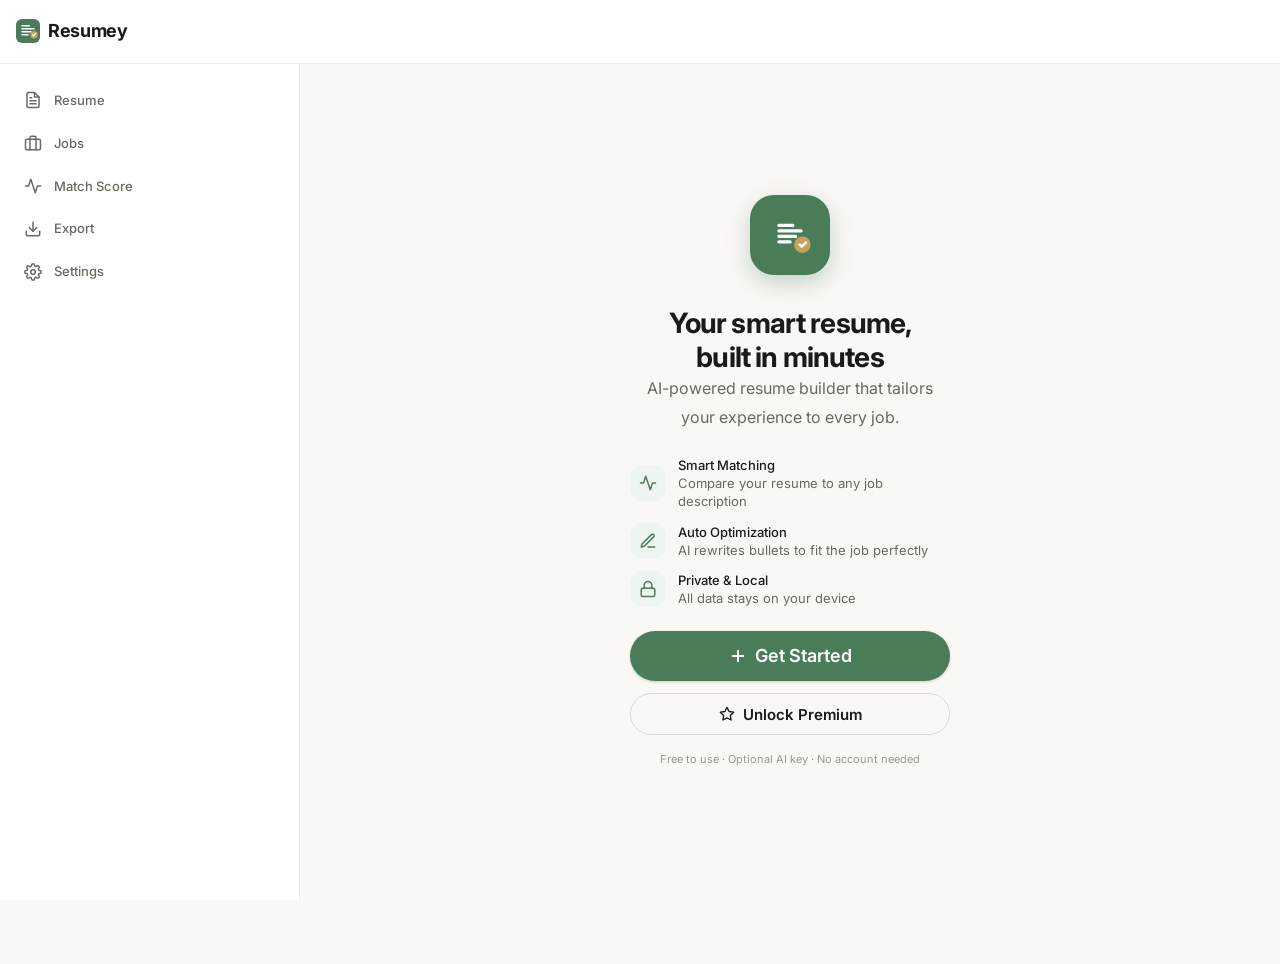
==== commit 35de1fdb: "fix: desktop layout — add sidebar, fix grid placement - Add <aside class="app-sidebar"> with sidebar" ====
--- a/index.html
+++ b/index.html
@@ -53,6 +53,32 @@
       </div>
     </header>
 
+    <!-- Desktop Sidebar (hidden on mobile) -->
+    <aside class="app-sidebar" id="app-sidebar" aria-label="Sidebar navigation">
+      <nav class="sidebar-nav" id="sidebar-nav">
+        <button class="sidebar-nav-item active" data-route="/resume">
+          <svg width="18" height="18" viewBox="0 0 24 24" fill="none" stroke="currentColor" stroke-width="2" stroke-linecap="round" stroke-linejoin="round"><path d="M14 2H6a2 2 0 0 0-2 2v16a2 2 0 0 0 2 2h12a2 2 0 0 0 2-2V8z"/><polyline points="14 2 14 8 20 8"/><line x1="16" y1="13" x2="8" y2="13"/><line x1="16" y1="17" x2="8" y2="17"/><polyline points="10 9 9 9 8 9"/></svg>
+          Resume
+        </button>
+        <button class="sidebar-nav-item" data-route="/jobs">
+          <svg width="18" height="18" viewBox="0 0 24 24" fill="none" stroke="currentColor" stroke-width="2" stroke-linecap="round" stroke-linejoin="round"><rect x="2" y="7" width="20" height="14" rx="2" ry="2"/><path d="M16 21V5a2 2 0 0 0-2-2h-4a2 2 0 0 0-2 2v16"/></svg>
+          Jobs
+        </button>
+        <button class="sidebar-nav-item" data-route="/match">
+          <svg width="18" height="18" viewBox="0 0 24 24" fill="none" stroke="currentColor" stroke-width="2" stroke-linecap="round" stroke-linejoin="round"><polyline points="22 12 18 12 15 21 9 3 6 12 2 12"/></svg>
+          Match Score
+        </button>
+        <button class="sidebar-nav-item" data-route="/export">
+          <svg width="18" height="18" viewBox="0 0 24 24" fill="none" stroke="currentColor" stroke-width="2" stroke-linecap="round" stroke-linejoin="round"><path d="M21 15v4a2 2 0 0 1-2 2H5a2 2 0 0 1-2-2v-4"/><polyline points="7 10 12 15 17 10"/><line x1="12" y1="15" x2="12" y2="3"/></svg>
+          Export
+        </button>
+        <button class="sidebar-nav-item" data-route="/settings">
+          <svg width="18" height="18" viewBox="0 0 24 24" fill="none" stroke="currentColor" stroke-width="2" stroke-linecap="round" stroke-linejoin="round"><circle cx="12" cy="12" r="3"/><path d="M19.4 15a1.65 1.65 0 0 0 .33 1.82l.06.06a2 2 0 0 1-2.83 2.83l-.06-.06a1.65 1.65 0 0 0-1.82-.33 1.65 1.65 0 0 0-1 1.51V21a2 2 0 0 1-4 0v-.09A1.65 1.65 0 0 0 9 19.4a1.65 1.65 0 0 0-1.82.33l-.06.06a2 2 0 0 1-2.83-2.83l.06.06A1.65 1.65 0 0 0 4.68 15a1.65 1.65 0 0 0-1.51-1H3a2 2 0 0 1 0-4h.09A1.65 1.65 0 0 0 4.6 9a1.65 1.65 0 0 0-.33-1.82l-.06-.06a2 2 0 0 1 2.83-2.83l.06.06A1.65 1.65 0 0 0 9 4.68a1.65 1.65 0 0 0 1-1.51V3a2 2 0 0 1 4 0v.09a1.65 1.65 0 0 0 1 1.51 1.65 1.65 0 0 0 1.82-.33l.06-.06a2 2 0 0 1 2.83 2.83l-.06.06A1.65 1.65 0 0 0 19.4 9a1.65 1.65 0 0 0 1.51 1H21a2 2 0 0 1 0 4h-.09a1.65 1.65 0 0 0-1.51 1z"/></svg>
+          Settings
+        </button>
+      </nav>
+    </aside>
+
     <!-- Main Content Area -->
     <main class="app-main" id="app-main" role="main">
       <!-- Screens render here -->
--- a/css/responsive.css
+++ b/css/responsive.css
@@ -29,43 +29,40 @@
 @media (min-width: 1024px) {
   :root {
     --bottom-nav-height: 0px;
-    --sidebar-width: 280px;
+    --sidebar-width: 240px;
   }
 
   body {
-    display: flex;
-    justify-content: center;
+    background: var(--color-bg-secondary);
   }
 
-  .app-shell {
-    max-width: 1280px;
-    width: 100%;
-    position: relative;
-  }
-
-  /* Desktop: side nav instead of bottom nav */
-  .bottom-nav {
-    display: none;
-  }
-
-  /* Add desktop sidebar */
+  /* App shell: full-page grid */
   .app-shell {
     display: grid;
     grid-template-columns: var(--sidebar-width) 1fr;
     grid-template-rows: var(--header-height) 1fr;
     min-height: 100dvh;
+    max-width: 1440px;
+    margin: 0 auto;
+    background: var(--color-bg);
+    box-shadow: 0 0 0 1px var(--color-border);
   }
 
+  /* Header spans full width */
   .app-header {
     grid-column: 1 / -1;
+    grid-row: 1;
     position: sticky;
     top: 0;
   }
 
+  /* Sidebar: column 1, row 2 */
   .app-sidebar {
+    grid-column: 1;
+    grid-row: 2;
     display: flex;
     flex-direction: column;
-    padding: var(--space-4);
+    padding: var(--space-4) var(--space-3);
     border-right: 1px solid var(--color-border);
     background: var(--color-surface);
     position: sticky;
@@ -74,13 +71,22 @@
     overflow-y: auto;
   }
 
+  /* Main: column 2, row 2 */
   .app-main {
+    grid-column: 2;
+    grid-row: 2;
     padding-top: 0;
     padding-bottom: var(--space-6);
     overflow-y: auto;
     height: calc(100dvh - var(--header-height));
   }
 
+  /* Bottom nav hidden */
+  .bottom-nav {
+    display: none !important;
+  }
+
+  /* Sidebar nav */
   .sidebar-nav {
     display: flex;
     flex-direction: column;
@@ -91,14 +97,17 @@
     display: flex;
     align-items: center;
     gap: var(--space-3);
-    padding: var(--space-3) var(--space-4);
+    padding: 10px var(--space-3);
     border-radius: var(--radius-md);
     font-size: var(--text-sm);
     font-weight: var(--font-medium);
     color: var(--color-text-secondary);
     cursor: pointer;
     transition: background var(--duration-fast), color var(--duration-fast);
-    text-decoration: none;
+    text-align: left;
+    width: 100%;
+    border: none;
+    background: none;
   }
 
   .sidebar-nav-item:hover {
@@ -110,6 +119,17 @@
     background: var(--color-primary-bg);
     color: var(--color-primary);
     font-weight: var(--font-semibold);
+  }
+
+  .sidebar-nav-item.active svg {
+    stroke: var(--color-primary);
+  }
+
+  /* Center content with max-width on wide screens */
+  .screen-container {
+    max-width: var(--max-content-width);
+    margin: 0 auto;
+    width: 100%;
   }
 
   .modal-container {
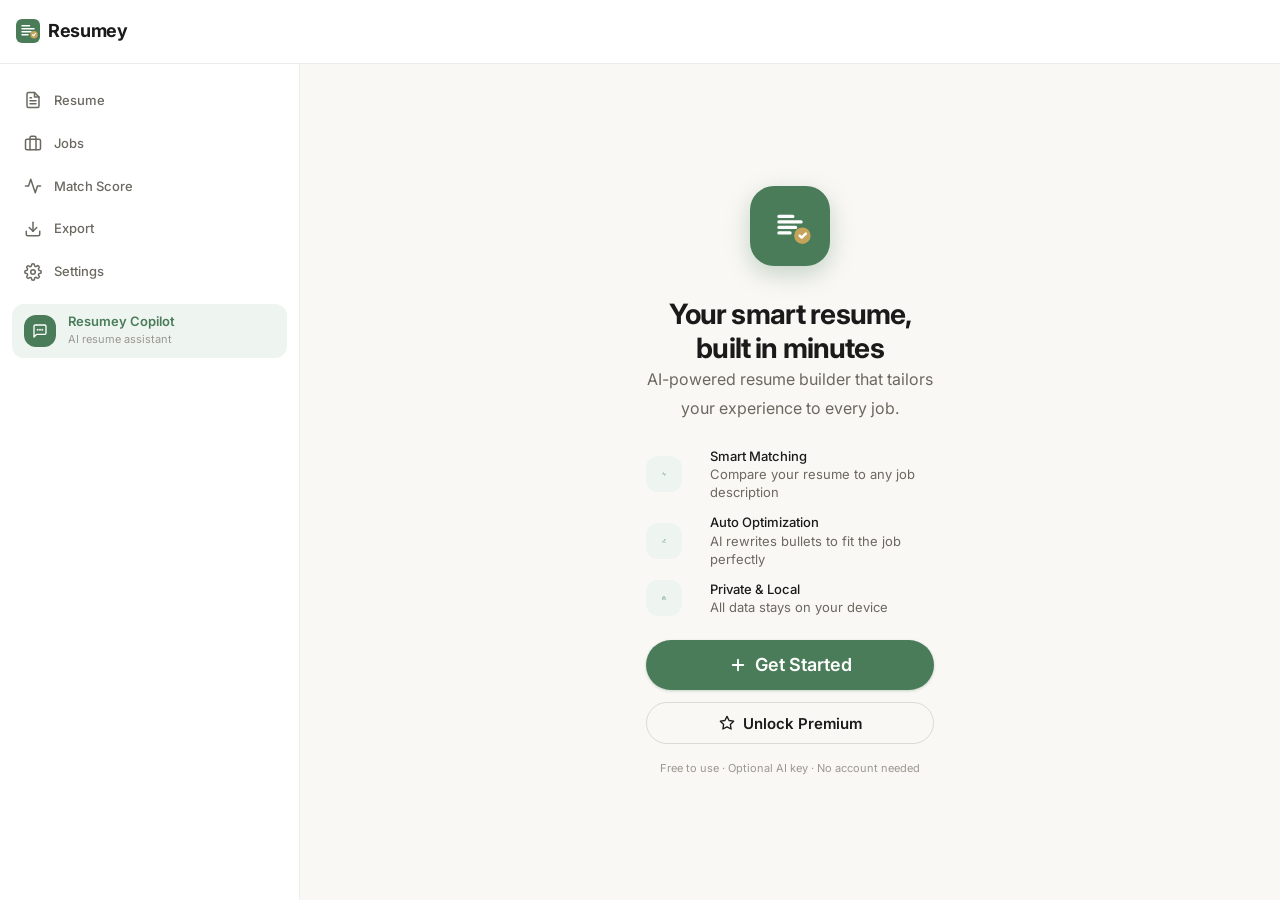
==== commit 8721c6e8: "fix: resolve black screen + Copilot sidebar integration - Fix broken bottom-nav null-check syntax in" ====
--- a/index.html
+++ b/index.html
@@ -76,6 +76,19 @@
           <svg width="18" height="18" viewBox="0 0 24 24" fill="none" stroke="currentColor" stroke-width="2" stroke-linecap="round" stroke-linejoin="round"><circle cx="12" cy="12" r="3"/><path d="M19.4 15a1.65 1.65 0 0 0 .33 1.82l.06.06a2 2 0 0 1-2.83 2.83l-.06-.06a1.65 1.65 0 0 0-1.82-.33 1.65 1.65 0 0 0-1 1.51V21a2 2 0 0 1-4 0v-.09A1.65 1.65 0 0 0 9 19.4a1.65 1.65 0 0 0-1.82.33l-.06.06a2 2 0 0 1-2.83-2.83l.06.06A1.65 1.65 0 0 0 4.68 15a1.65 1.65 0 0 0-1.51-1H3a2 2 0 0 1 0-4h.09A1.65 1.65 0 0 0 4.6 9a1.65 1.65 0 0 0-.33-1.82l-.06-.06a2 2 0 0 1 2.83-2.83l.06.06A1.65 1.65 0 0 0 9 4.68a1.65 1.65 0 0 0 1-1.51V3a2 2 0 0 1 4 0v.09a1.65 1.65 0 0 0 1 1.51 1.65 1.65 0 0 0 1.82-.33l.06-.06a2 2 0 0 1 2.83 2.83l-.06.06A1.65 1.65 0 0 0 19.4 9a1.65 1.65 0 0 0 1.51 1H21a2 2 0 0 1 0 4h-.09a1.65 1.65 0 0 0-1.51 1z"/></svg>
           Settings
         </button>
+
+        <div style="flex:1"></div>
+
+        <!-- Copilot trigger in sidebar -->
+        <button class="sidebar-copilot-btn" id="sidebar-copilot-btn">
+          <div class="sidebar-copilot-icon">
+            <svg width="16" height="16" viewBox="0 0 24 24" fill="none" stroke="currentColor" stroke-width="2" stroke-linecap="round" stroke-linejoin="round"><path d="M21 15a2 2 0 0 1-2 2H7l-4 4V5a2 2 0 0 1 2-2h14a2 2 0 0 1 2 2z"/><circle cx="8.5" cy="10" r=".5" fill="currentColor"/><circle cx="12" cy="10" r=".5" fill="currentColor"/><circle cx="15.5" cy="10" r=".5" fill="currentColor"/></svg>
+          </div>
+          <div>
+            <div class="sidebar-copilot-label">Resumey Copilot</div>
+            <div class="sidebar-copilot-sub">AI resume assistant</div>
+          </div>
+        </button>
       </nav>
     </aside>
 
--- a/css/layout.css
+++ b/css/layout.css
@@ -83,6 +83,11 @@
   background: var(--color-bg-secondary);
 }
 
+/* Sidebar — hidden on mobile, shown on desktop via responsive.css */
+.app-sidebar {
+  display: none;
+}
+
 /* Main Content */
 .app-main {
   flex: 1;
--- a/css/components.css
+++ b/css/components.css
@@ -986,3 +986,478 @@
   line-height: var(--leading-snug);
   flex: 1;
 }
+
+/* ============================
+   Resumey Copilot
+   ============================ */
+
+/* Floating Action Button */
+.copilot-fab {
+  position: fixed;
+  bottom: calc(var(--bottom-nav-height) + 16px);
+  right: 16px;
+  z-index: 200;
+  display: flex;
+  align-items: center;
+  gap: 8px;
+  background: var(--color-primary);
+  color: white;
+  border: none;
+  border-radius: var(--radius-full);
+  padding: 12px 18px 12px 14px;
+  font-size: var(--text-sm);
+  font-weight: var(--font-semibold);
+  box-shadow: 0 4px 20px rgba(74, 124, 89, 0.4);
+  cursor: pointer;
+  transition: transform var(--duration-fast) var(--ease-bounce),
+              box-shadow var(--duration-fast),
+              background var(--duration-fast);
+}
+
+.copilot-fab:hover {
+  transform: translateY(-2px);
+  box-shadow: 0 6px 28px rgba(74, 124, 89, 0.5);
+}
+
+.copilot-fab.active {
+  background: var(--color-primary-dark);
+}
+
+.copilot-fab.no-ai {
+  background: var(--color-text-tertiary);
+  box-shadow: none;
+}
+
+.copilot-fab-label {
+  font-size: 13px;
+}
+
+.copilot-context-badge {
+  background: var(--color-gold);
+  color: white;
+  font-size: 10px;
+  font-weight: 700;
+  padding: 2px 6px;
+  border-radius: var(--radius-full);
+  max-width: 80px;
+  overflow: hidden;
+  text-overflow: ellipsis;
+  white-space: nowrap;
+}
+
+/* Desktop: move FAB above fold, not on top of sidebar */
+@media (min-width: 1024px) {
+  .copilot-fab {
+    bottom: 24px;
+    right: 32px;
+  }
+}
+
+/* Backdrop */
+.copilot-backdrop {
+  position: fixed;
+  inset: 0;
+  background: rgba(0,0,0,0.35);
+  z-index: 201;
+  opacity: 0;
+  pointer-events: none;
+  transition: opacity var(--duration-normal) var(--ease-out);
+}
+
+.copilot-backdrop.visible {
+  opacity: 1;
+  pointer-events: all;
+}
+
+/* Panel */
+.copilot-panel {
+  position: fixed;
+  bottom: 0;
+  left: 0;
+  right: 0;
+  z-index: 202;
+  background: var(--color-surface);
+  border-radius: var(--radius-2xl) var(--radius-2xl) 0 0;
+  box-shadow: 0 -8px 48px rgba(0,0,0,0.18);
+  display: flex;
+  flex-direction: column;
+  max-height: 82dvh;
+  transform: translateY(100%);
+  transition: transform 320ms var(--ease-out);
+}
+
+.copilot-panel.open {
+  transform: translateY(0);
+}
+
+/* Desktop: show as side panel */
+@media (min-width: 1024px) {
+  .copilot-panel {
+    left: auto;
+    right: 24px;
+    bottom: 80px;
+    width: 400px;
+    max-height: 70dvh;
+    border-radius: var(--radius-2xl);
+    transform: translateY(20px);
+    opacity: 0;
+    pointer-events: none;
+    transition: transform 250ms var(--ease-out), opacity 250ms var(--ease-out);
+  }
+  .copilot-panel.open {
+    transform: translateY(0);
+    opacity: 1;
+    pointer-events: all;
+  }
+  .copilot-drag-handle { display: none; }
+}
+
+.copilot-drag-handle {
+  width: 40px;
+  height: 4px;
+  background: var(--color-border-medium);
+  border-radius: var(--radius-full);
+  margin: 10px auto 6px;
+  flex-shrink: 0;
+}
+
+/* Header */
+.copilot-header {
+  display: flex;
+  align-items: center;
+  justify-content: space-between;
+  padding: 12px 16px 12px;
+  border-bottom: 1px solid var(--color-border);
+  flex-shrink: 0;
+}
+
+.copilot-header-left {
+  display: flex;
+  align-items: center;
+  gap: 10px;
+}
+
+.copilot-avatar {
+  width: 36px;
+  height: 36px;
+  background: var(--color-primary-bg);
+  border-radius: var(--radius-md);
+  display: flex;
+  align-items: center;
+  justify-content: center;
+  color: var(--color-primary);
+  flex-shrink: 0;
+}
+
+.copilot-title {
+  font-size: var(--text-base);
+  font-weight: var(--font-semibold);
+  color: var(--color-text);
+  line-height: 1.2;
+}
+
+.copilot-subtitle {
+  font-size: 11px;
+  color: var(--color-text-tertiary);
+  margin-top: 1px;
+}
+
+.copilot-close {
+  color: var(--color-text-tertiary);
+}
+
+/* Messages */
+.copilot-messages {
+  flex: 1;
+  overflow-y: auto;
+  padding: 16px;
+  display: flex;
+  flex-direction: column;
+  gap: 12px;
+  -webkit-overflow-scrolling: touch;
+}
+
+.copilot-welcome {
+  display: flex;
+  flex-direction: column;
+  align-items: center;
+  text-align: center;
+  padding: 12px 8px 8px;
+  gap: 12px;
+}
+
+.copilot-welcome-icon {
+  width: 48px;
+  height: 48px;
+  background: var(--color-primary-bg);
+  border-radius: var(--radius-xl);
+  display: flex;
+  align-items: center;
+  justify-content: center;
+  color: var(--color-primary);
+}
+
+.copilot-welcome-text {
+  font-size: var(--text-sm);
+  color: var(--color-text-secondary);
+  line-height: var(--leading-relaxed);
+  max-width: 280px;
+}
+
+.copilot-quick-prompts {
+  display: flex;
+  flex-wrap: wrap;
+  gap: 8px;
+  justify-content: center;
+  margin-top: 4px;
+}
+
+.copilot-quick-btn {
+  background: var(--color-bg-secondary);
+  border: 1px solid var(--color-border-medium);
+  border-radius: var(--radius-full);
+  padding: 7px 14px;
+  font-size: var(--text-sm);
+  font-weight: var(--font-medium);
+  color: var(--color-text-secondary);
+  cursor: pointer;
+  transition: background var(--duration-fast), color var(--duration-fast), border-color var(--duration-fast);
+  white-space: nowrap;
+}
+
+.copilot-quick-btn:hover {
+  background: var(--color-primary-bg);
+  color: var(--color-primary);
+  border-color: var(--color-primary);
+}
+
+/* Message bubbles */
+.copilot-message {
+  display: flex;
+  flex-direction: column;
+  gap: 8px;
+  max-width: 88%;
+}
+
+.copilot-message--user {
+  align-self: flex-end;
+  align-items: flex-end;
+}
+
+.copilot-message--assistant,
+.copilot-message--error {
+  align-self: flex-start;
+  align-items: flex-start;
+}
+
+.copilot-bubble {
+  padding: 10px 14px;
+  border-radius: 18px;
+  font-size: var(--text-sm);
+  line-height: var(--leading-snug);
+}
+
+.copilot-message--user .copilot-bubble {
+  background: var(--color-primary);
+  color: white;
+  border-bottom-right-radius: 4px;
+}
+
+.copilot-message--assistant .copilot-bubble {
+  background: var(--color-bg-secondary);
+  color: var(--color-text);
+  border-bottom-left-radius: 4px;
+}
+
+.copilot-message--error .copilot-bubble {
+  background: var(--color-error-bg);
+  color: var(--color-error);
+  border-bottom-left-radius: 4px;
+}
+
+/* Thinking dots */
+.copilot-thinking {
+  display: flex;
+  align-items: center;
+  gap: 5px;
+  padding: 12px 16px;
+}
+
+.copilot-thinking span {
+  width: 7px;
+  height: 7px;
+  background: var(--color-text-tertiary);
+  border-radius: 50%;
+  animation: copilotDot 1.2s ease-in-out infinite;
+}
+.copilot-thinking span:nth-child(2) { animation-delay: 0.2s; }
+.copilot-thinking span:nth-child(3) { animation-delay: 0.4s; }
+
+@keyframes copilotDot {
+  0%, 80%, 100% { transform: scale(0.8); opacity: 0.4; }
+  40% { transform: scale(1.1); opacity: 1; }
+}
+
+/* Change blocks */
+.copilot-changes {
+  display: flex;
+  flex-direction: column;
+  gap: 8px;
+  width: 100%;
+}
+
+.copilot-change-block {
+  background: var(--color-surface);
+  border: 1px solid var(--color-border);
+  border-left: 3px solid var(--color-primary);
+  border-radius: var(--radius-md);
+  padding: 10px 12px;
+  max-width: 100%;
+}
+
+.copilot-change-title {
+  display: flex;
+  align-items: center;
+  gap: 6px;
+  font-size: 11px;
+  font-weight: var(--font-semibold);
+  text-transform: uppercase;
+  letter-spacing: 0.05em;
+  color: var(--color-primary);
+  margin-bottom: 6px;
+}
+
+.copilot-change-preview {
+  font-size: var(--text-sm);
+  color: var(--color-text-secondary);
+  line-height: var(--leading-snug);
+  margin-bottom: 10px;
+}
+
+.copilot-apply-btn {
+  width: 100%;
+}
+
+.btn-success {
+  background: var(--color-success);
+  color: white;
+  pointer-events: none;
+}
+
+/* List formatting in bubbles */
+.copilot-list {
+  padding-left: 16px;
+  margin: 4px 0;
+}
+
+.copilot-list li {
+  margin-bottom: 3px;
+}
+
+/* Input area */
+.copilot-input-area {
+  border-top: 1px solid var(--color-border);
+  padding: 10px 12px;
+  padding-bottom: max(10px, env(safe-area-inset-bottom));
+  flex-shrink: 0;
+  background: var(--color-surface);
+}
+
+.copilot-no-ai {
+  display: flex;
+  align-items: center;
+  gap: 8px;
+  font-size: 12px;
+  color: var(--color-warning);
+  background: var(--color-warning-bg);
+  border-radius: var(--radius-sm);
+  padding: 8px 10px;
+  margin-bottom: 8px;
+}
+
+.copilot-setup-link {
+  color: var(--color-primary);
+  font-weight: var(--font-semibold);
+  background: none;
+  border: none;
+  cursor: pointer;
+  padding: 0;
+  font-size: 12px;
+  margin-left: auto;
+}
+
+.copilot-input-row {
+  display: flex;
+  align-items: flex-end;
+  gap: 8px;
+}
+
+.copilot-input-wrap {
+  flex: 1;
+  background: var(--color-bg-secondary);
+  border: 1.5px solid var(--color-border);
+  border-radius: 20px;
+  padding: 8px 14px;
+  transition: border-color var(--duration-fast);
+}
+
+.copilot-input-wrap:focus-within {
+  border-color: var(--color-primary);
+}
+
+.copilot-textarea {
+  width: 100%;
+  background: none;
+  border: none;
+  outline: none;
+  font-family: var(--font-family);
+  font-size: var(--text-sm);
+  color: var(--color-text);
+  resize: none;
+  line-height: var(--leading-snug);
+  min-height: 22px;
+  max-height: 120px;
+  overflow-y: auto;
+}
+
+.copilot-textarea::placeholder { color: var(--color-text-tertiary); }
+
+.copilot-mic-btn,
+.copilot-send-btn {
+  width: 40px;
+  height: 40px;
+  border-radius: 50%;
+  border: none;
+  cursor: pointer;
+  display: flex;
+  align-items: center;
+  justify-content: center;
+  flex-shrink: 0;
+  transition: background var(--duration-fast), transform var(--duration-fast);
+}
+
+.copilot-mic-btn {
+  background: var(--color-bg-secondary);
+  color: var(--color-text-secondary);
+}
+
+.copilot-mic-btn:hover { background: var(--color-border-medium); }
+
+.copilot-mic-btn.listening {
+  background: var(--color-error-bg);
+  color: var(--color-error);
+  animation: copilotPulse 1s ease-in-out infinite;
+}
+
+.copilot-send-btn {
+  background: var(--color-primary);
+  color: white;
+}
+
+.copilot-send-btn:hover { background: var(--color-primary-dark); transform: scale(1.05); }
+.copilot-send-btn:disabled { background: var(--color-border-medium); cursor: not-allowed; transform: none; }
+
+@keyframes copilotPulse {
+  0%, 100% { box-shadow: 0 0 0 0 rgba(192, 57, 43, 0.3); }
+  50% { box-shadow: 0 0 0 8px rgba(192, 57, 43, 0); }
+}
--- a/css/screens.css
+++ b/css/screens.css
@@ -727,3 +727,237 @@
   font-size: var(--text-base);
   letter-spacing: 0.05em;
 }
+
+/* ============================
+   Resume — Formatting Fixes
+   ============================ */
+
+/* Fix: top padding so content doesn't touch divider */
+.section-card-body {
+  padding: var(--space-3) var(--space-5) var(--space-4);
+  border-top: 1px solid var(--color-border);
+}
+
+/* Fix: date wrapping on narrow screens */
+.experience-header {
+  display: flex;
+  align-items: flex-start;
+  justify-content: space-between;
+  gap: var(--space-3);
+  margin-bottom: var(--space-2);
+  flex-wrap: wrap;
+}
+
+.experience-date {
+  font-size: var(--text-xs);
+  color: var(--color-text-tertiary);
+  white-space: nowrap;
+  flex-shrink: 0;
+  padding-top: 2px;
+}
+
+/* Skills: subtle category label if grouped */
+.skills-category-label {
+  font-size: var(--text-xs);
+  font-weight: var(--font-semibold);
+  text-transform: uppercase;
+  letter-spacing: 0.07em;
+  color: var(--color-text-tertiary);
+  margin: var(--space-3) 0 var(--space-2);
+}
+
+.skills-grid {
+  display: flex;
+  flex-wrap: wrap;
+  gap: 6px;
+  padding: var(--space-2) 0 var(--space-1);
+}
+
+/* Consistent content padding for all screens */
+.animate-fade-up > *:not(.resume-header-card):not(.section-card) {
+  padding-left: var(--space-4);
+  padding-right: var(--space-4);
+}
+
+/* ============================
+   Add Job — URL Import
+   ============================ */
+
+.url-import-card {
+  background: var(--color-primary-bg);
+  border: 1.5px solid var(--color-primary);
+  border-radius: var(--radius-lg);
+  padding: var(--space-4) var(--space-4) var(--space-3);
+  margin-bottom: var(--space-4);
+}
+
+.url-import-label {
+  display: flex;
+  align-items: center;
+  gap: var(--space-2);
+  font-size: var(--text-sm);
+  font-weight: var(--font-semibold);
+  color: var(--color-primary);
+  margin-bottom: var(--space-3);
+}
+
+.url-import-row {
+  display: flex;
+  gap: var(--space-2);
+}
+
+.form-divider {
+  display: flex;
+  align-items: center;
+  gap: var(--space-3);
+  margin: var(--space-5) 0 var(--space-4);
+  color: var(--color-text-tertiary);
+  font-size: var(--text-xs);
+  text-transform: uppercase;
+  letter-spacing: 0.06em;
+}
+
+.form-divider::before,
+.form-divider::after {
+  content: '';
+  flex: 1;
+  height: 1px;
+  background: var(--color-border);
+}
+
+/* ============================
+   Optimize — Smart Fix
+   ============================ */
+
+.optimize-scores-bar {
+  display: flex;
+  align-items: center;
+  background: var(--color-surface);
+  border-radius: var(--radius-lg);
+  border: 1px solid var(--color-border);
+  margin-bottom: var(--space-5);
+  overflow: hidden;
+}
+
+.optimize-score-item {
+  flex: 1;
+  text-align: center;
+  padding: var(--space-4) var(--space-3);
+}
+
+.optimize-score-value {
+  font-size: var(--text-2xl);
+  font-weight: var(--font-bold);
+  line-height: 1;
+}
+
+.optimize-score-label {
+  font-size: 10px;
+  text-transform: uppercase;
+  letter-spacing: 0.06em;
+  color: var(--color-text-tertiary);
+  margin-top: 4px;
+}
+
+.optimize-score-divider {
+  width: 1px;
+  height: 40px;
+  background: var(--color-border);
+}
+
+.smart-fix-card {
+  background: linear-gradient(135deg, var(--color-gold-bg), var(--color-surface));
+  border: 1.5px solid var(--color-gold);
+  border-radius: var(--radius-xl);
+  padding: var(--space-5);
+  margin-bottom: var(--space-4);
+}
+
+.smart-fix-header {
+  display: flex;
+  align-items: flex-start;
+  gap: var(--space-4);
+}
+
+.smart-fix-icon {
+  width: 44px;
+  height: 44px;
+  background: var(--color-gold);
+  border-radius: var(--radius-md);
+  display: flex;
+  align-items: center;
+  justify-content: center;
+  color: white;
+  flex-shrink: 0;
+}
+
+.smart-fix-result {
+  background: var(--color-surface);
+  border: 1px solid var(--color-border);
+  border-radius: var(--radius-xl);
+  padding: var(--space-6) var(--space-5);
+  text-align: center;
+}
+
+.smart-fix-result-icon {
+  width: 56px;
+  height: 56px;
+  background: var(--color-success);
+  border-radius: 50%;
+  display: flex;
+  align-items: center;
+  justify-content: center;
+  margin: 0 auto var(--space-4);
+}
+
+.smart-fix-result-title {
+  font-size: var(--text-xl);
+  font-weight: var(--font-bold);
+  color: var(--color-text);
+  margin-bottom: var(--space-1);
+}
+
+.smart-fix-result-subtitle {
+  font-size: var(--text-sm);
+  color: var(--color-text-secondary);
+  margin-bottom: var(--space-5);
+}
+
+.smart-fix-deltas {
+  display: flex;
+  gap: var(--space-4);
+  justify-content: center;
+  margin-bottom: var(--space-5);
+}
+
+.smart-fix-delta {
+  background: var(--color-bg-secondary);
+  border-radius: var(--radius-lg);
+  padding: var(--space-4) var(--space-5);
+  min-width: 120px;
+}
+
+.smart-fix-delta-value {
+  font-size: var(--text-2xl);
+  font-weight: var(--font-bold);
+  color: var(--color-text-tertiary);
+}
+
+.smart-fix-delta-value.positive { color: var(--color-success); }
+
+.smart-fix-delta-label {
+  font-size: var(--text-xs);
+  text-transform: uppercase;
+  letter-spacing: 0.06em;
+  color: var(--color-text-tertiary);
+  margin: 4px 0 2px;
+}
+
+.smart-fix-delta-scores {
+  font-size: var(--text-sm);
+  color: var(--color-text-secondary);
+}
+
+@keyframes spin {
+  to { transform: rotate(360deg); }
+}
--- a/css/responsive.css
+++ b/css/responsive.css
@@ -58,10 +58,10 @@
 
   /* Sidebar: column 1, row 2 */
   .app-sidebar {
+    display: flex;
+    flex-direction: column;
     grid-column: 1;
     grid-row: 2;
-    display: flex;
-    flex-direction: column;
     padding: var(--space-4) var(--space-3);
     border-right: 1px solid var(--color-border);
     background: var(--color-surface);
@@ -71,14 +71,19 @@
     overflow-y: auto;
   }
 
-  /* Main: column 2, row 2 */
+  /* Main: column 2, row 2 — remove mobile padding overrides */
   .app-main {
     grid-column: 2;
     grid-row: 2;
-    padding-top: 0;
+    padding-top: 0 !important;
     padding-bottom: var(--space-6);
     overflow-y: auto;
     height: calc(100dvh - var(--header-height));
+    min-height: unset;
+  }
+
+  .screen-container {
+    min-height: unset;
   }
 
   /* Bottom nav hidden */
@@ -140,6 +145,72 @@
     border-radius: var(--radius-2xl);
     max-height: 85dvh;
   }
+
+  /* Sidebar Copilot button */
+  .sidebar-copilot-btn {
+    display: flex;
+    align-items: center;
+    gap: var(--space-3);
+    padding: 10px var(--space-3);
+    border-radius: var(--radius-md);
+    border: none;
+    background: var(--color-primary-bg);
+    cursor: pointer;
+    width: 100%;
+    text-align: left;
+    margin-top: var(--space-2);
+    transition: background var(--duration-fast);
+  }
+
+  .sidebar-copilot-btn:hover {
+    background: rgba(74, 124, 89, 0.15);
+  }
+
+  .sidebar-copilot-icon {
+    width: 32px;
+    height: 32px;
+    border-radius: var(--radius-md);
+    background: var(--color-primary);
+    color: white;
+    display: flex;
+    align-items: center;
+    justify-content: center;
+    flex-shrink: 0;
+  }
+
+  .sidebar-copilot-label {
+    font-size: var(--text-sm);
+    font-weight: var(--font-semibold);
+    color: var(--color-primary);
+    line-height: 1.2;
+  }
+
+  .sidebar-copilot-sub {
+    font-size: 11px;
+    color: var(--color-text-tertiary);
+    margin-top: 1px;
+  }
+
+  /* Hide FAB on desktop — use sidebar button instead */
+  .copilot-fab {
+    display: none !important;
+  }
+
+  /* Copilot panel on desktop: fixed side panel */
+  .copilot-panel {
+    top: var(--header-height);
+    right: 0;
+    bottom: 0;
+    left: unset;
+    width: 400px;
+    max-height: unset;
+    border-radius: var(--radius-xl) 0 0 var(--radius-xl);
+    transform: translateX(100%);
+  }
+
+  .copilot-panel.open {
+    transform: translateX(0);
+  }
 }
 
 /* Large Desktop (1280px+) */
